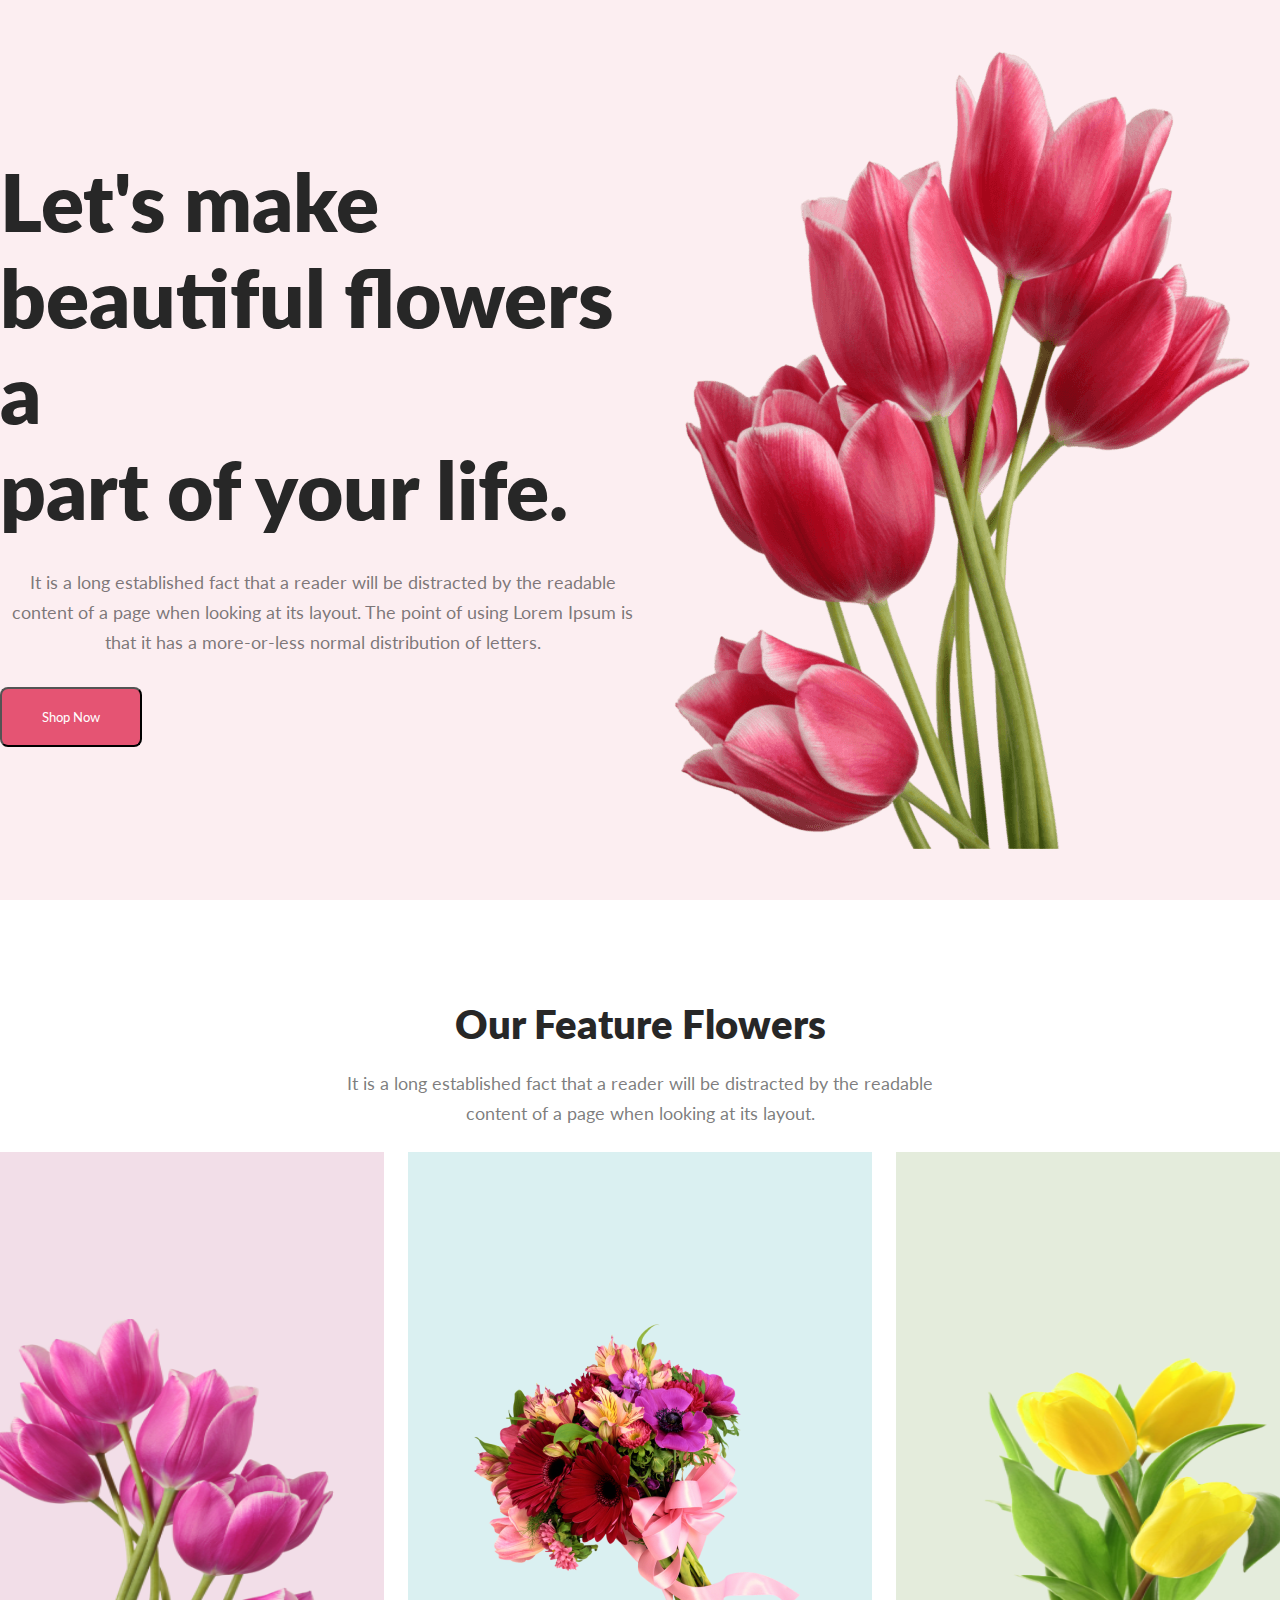
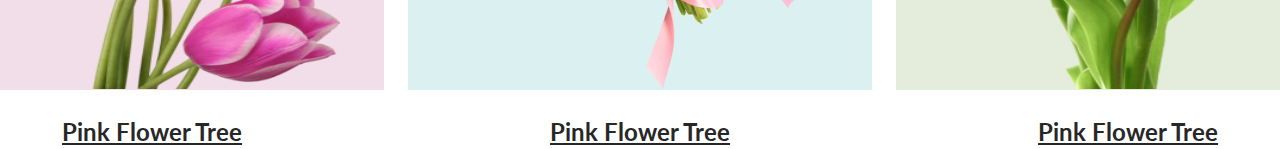
==== index.html @ 3bcb0305 "section two completed" ====
<!DOCTYPE html>
<html lang="en">
<head>
    <meta charset="UTF-8">
    <meta name="viewport" content="width=device-width, initial-scale=1.0">
    <title>Flower Shop Website</title>
    <link rel="preconnect" href="https://fonts.googleapis.com">
<link rel="preconnect" href="https://fonts.gstatic.com" crossorigin>
<link href="https://fonts.googleapis.com/css2?family=Lato&display=swap" rel="stylesheet">
    <link rel="stylesheet" href="style.css">
</head>
<body>
    <header>
        <!-- section one-->
        <section class="banner">
            <div class="banner-part1">
                <h1 class="banner-heading">
                    Let's make <br>
                    beautiful flowers a <br>
                    part of your life.
                </h1>
                <p class="banner-text">
                    It is a long established fact that a reader will be distracted by the readable <br>
content of a page when looking at its layout. The point of using Lorem Ipsum is <br>
that it has a more-or-less normal distribution of letters.
                </p>
                <button class="btn">Shop Now</button>
            </div>
            <div class="banner-part2">
                <img src="pngwing 10.png" alt="There is some pink tulip for welcome." class="banner-img">
            </div>
        </section>
    </header>
    <main>
        <!--second part-->
        <section class="feature">
                <h3 class="feature-text1">
                    Our Feature Flowers
                </h3>
                <p>
                    It is a long established fact that a reader will be distracted by the readable <br>
content of a page when looking at its layout.
                </p>
            <div class="feature-block">
                <div class="feature-img">
                      <div id="feature-img-one">
                        <img src="pngwing 6.png" alt="">
                      </div>
                    <h2><u>Pink Flower Tree</u></h2>
                </div>
                <div class="feature-img">
                    <div id="feature-img-two">
                        <img src="pngwing 5.png" alt="">
                    </div>
                    <h2><u>Pink Flower Tree</u></h2>
                </div>
                <div class="feature-img">
                      <div id="feature-img-three">
                        <img src="pngwing 7.png" alt="">
                      </div>
                    <h2><u>Pink Flower Tree</u></h2>
                </div>
            </div>
        </section>
    <!-- section three -->
    
    </main>
    <footer>

    </footer>
</body>
</html>
---- style.css ----
*{
  margin: 0;
  padding: 0;
  font-family: 'Lato', sans-serif;
}
/* section one */
.btn{
  background-color: #E55473;
  color: white;
  border-radius: 8px;
  padding: 20px 40px;
}
p{
  color: rgba(39, 39, 39, 0.6);
  font-weight: 400;
  line-height: 30px;
  font-size: 18px;
  text-align: center;
}
/* universal tag */
.banner{
  background-color: rgba(229, 84, 115, 0.10);
  width: 100%;
  display: flex;
  justify-content: space-around;
  align-items: center;
  height: 100vh;
}
.banner-heading{
  color: #272727;
  font-size: 80px;
  font-weight: 800;
  padding-bottom: 30px;
}
.banner-text{
  font-size: 18px;
  font-weight: 400;
  line-height: 30px;
  padding-bottom: 30px;
}
.banner-part2 img{
  height: 800px;
}
/* second part */
.feature-text1{
  color:#272727;
  font-size: 40px;
  font-weight: 800;
  text-align: center;
  margin-top: 100px;
  margin-bottom: 20px;
}
.feature-block{
  display: flex;
  justify-content: center;
}
.feature-img img{
  padding-left: 50px;
  padding-top: 167px;


}
.feature-img h2{
  text-align: center;
  color: #272727;
  font-size: 24px;
  font-weight: 700;
  line-height: 35px;
 
}
#feature-img-one{
  height: 538px;
  width: 464px;
  background-color: rgba(167, 33, 98, 0.15);
  margin: 24px 0;
}
#feature-img-one img{
  height: 370px;
  width: 370px;
 
}
#feature-img-two{
  height: 538px;
  width: 464px;
  background-color: rgba(5, 151, 160, 0.15);
  margin: 24px;
}
#feature-img-two img{
  height: 370px;
  width: 370px;

}
#feature-img-three{
  height: 538px;
  width: 464px;
  background-color: rgba(71, 125, 17, 0.15);
  margin: 24px 0;
}
#feature-img-three img{
  height: 370px;
  width: 370px;
}
/* section three */
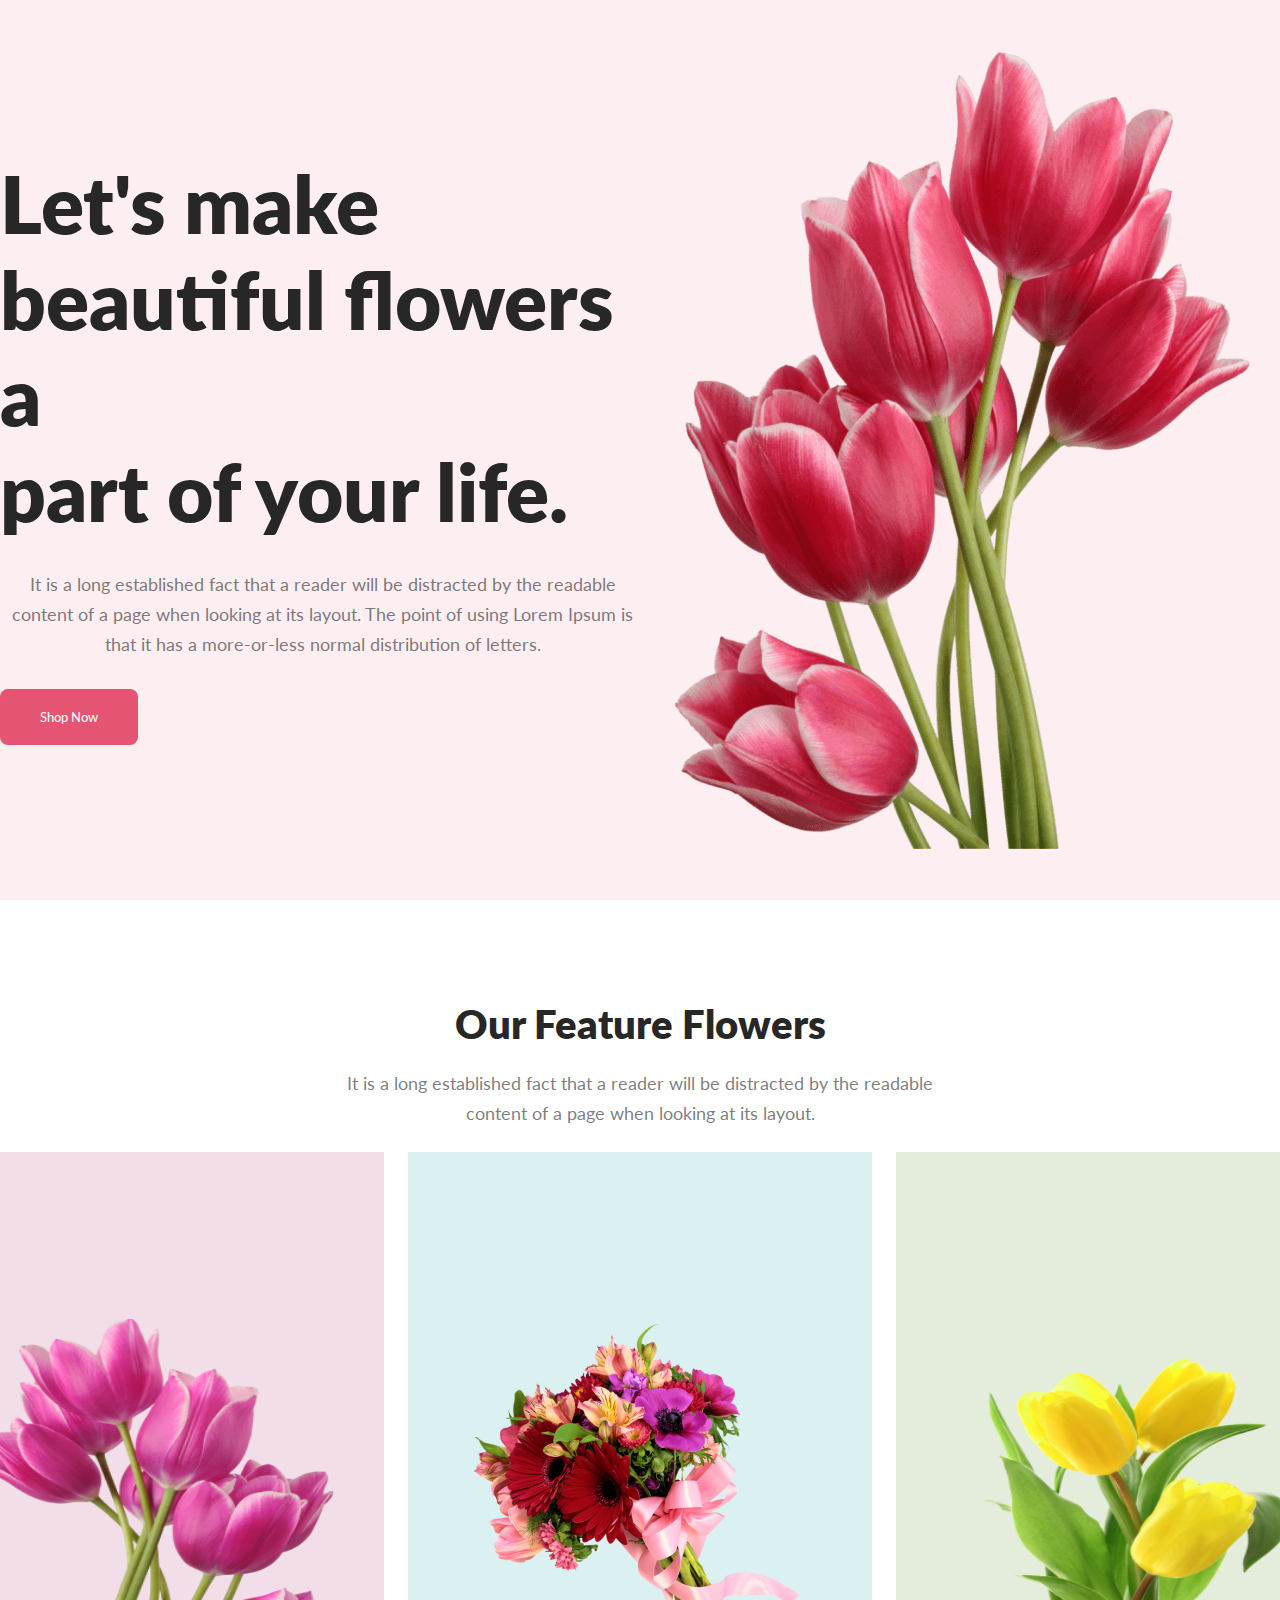
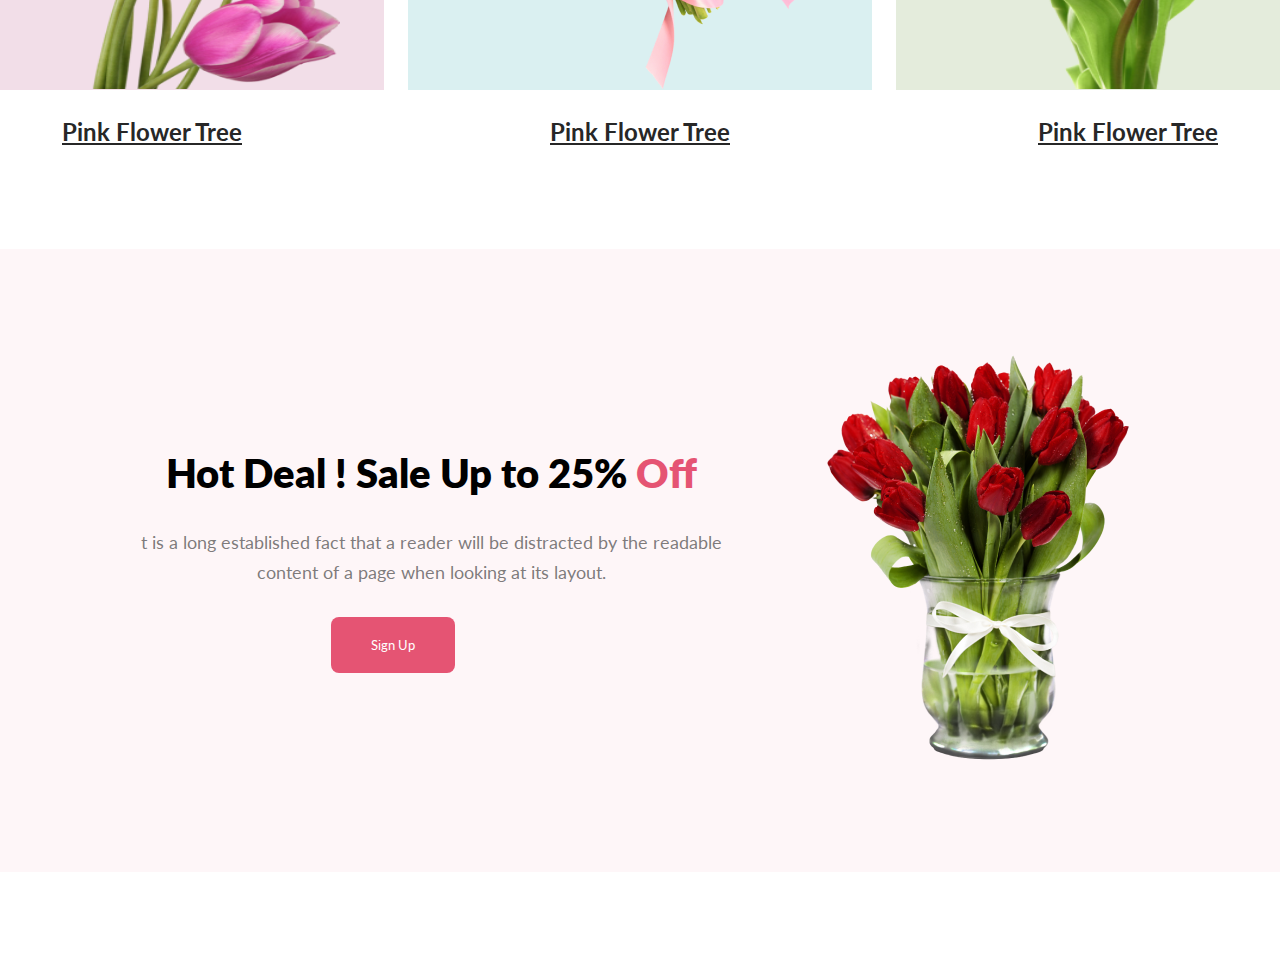
==== commit aecee3b0: "section three added" ====
--- a/index.html
+++ b/index.html
@@ -44,26 +44,37 @@
             <div class="feature-block">
                 <div class="feature-img">
                       <div id="feature-img-one">
-                        <img src="pngwing 6.png" alt="">
+                        <img src="pngwing 6.png" alt="flower image">
                       </div>
                     <h2><u>Pink Flower Tree</u></h2>
                 </div>
                 <div class="feature-img">
                     <div id="feature-img-two">
-                        <img src="pngwing 5.png" alt="">
+                        <img src="pngwing 5.png" alt="flower image">
                     </div>
                     <h2><u>Pink Flower Tree</u></h2>
                 </div>
                 <div class="feature-img">
                       <div id="feature-img-three">
-                        <img src="pngwing 7.png" alt="">
+                        <img src="pngwing 7.png" alt="flower image">
                       </div>
                     <h2><u>Pink Flower Tree</u></h2>
                 </div>
             </div>
         </section>
     <!-- section three -->
-    
+        <section class="deal">
+            <div class="deal-one">
+               <h3 class="deal-heading">Hot Deal ! Sale Up to 25% <span>Off</span></h3> 
+                <p class="deal-text">t is a long established fact that a reader will be distracted by the readable <br>
+                    content of a page when looking at its layout.</p>
+                    <button class="btn">Sign Up</button>
+            </div>
+            <div class="deal-img">
+                <img src="pngwing 8.png" alt="flower image for deal">
+            </div>
+        </section>
+    <!-- section four -->
     </main>
     <footer>
 
--- a/style.css
+++ b/style.css
@@ -9,6 +9,7 @@
   color: white;
   border-radius: 8px;
   padding: 20px 40px;
+  border: none;
 }
 p{
   color: rgba(39, 39, 39, 0.6);
@@ -101,3 +102,32 @@
   width: 370px;
 }
 /* section three */
+.deal{
+  background-color: rgba(229, 84, 115, 0.05);
+  display: flex;
+  justify-content: center;
+  align-items: center;
+  padding: 100px 0;
+  margin: 100px 0;
+  width: 100%;
+}
+.deal-heading{
+  font-weight: 800;
+  font-size: 40px;
+  text-align: center;
+  padding-bottom: 30px;
+}
+.deal-heading span{
+  color:#E55473;
+}
+.deal button{
+  margin-left: 190px;
+  margin-top: 30px;
+}
+.deal-one{
+ margin-right: 50px;
+}
+.deal-img{
+  margin-left: 50px;
+}
+/* section four */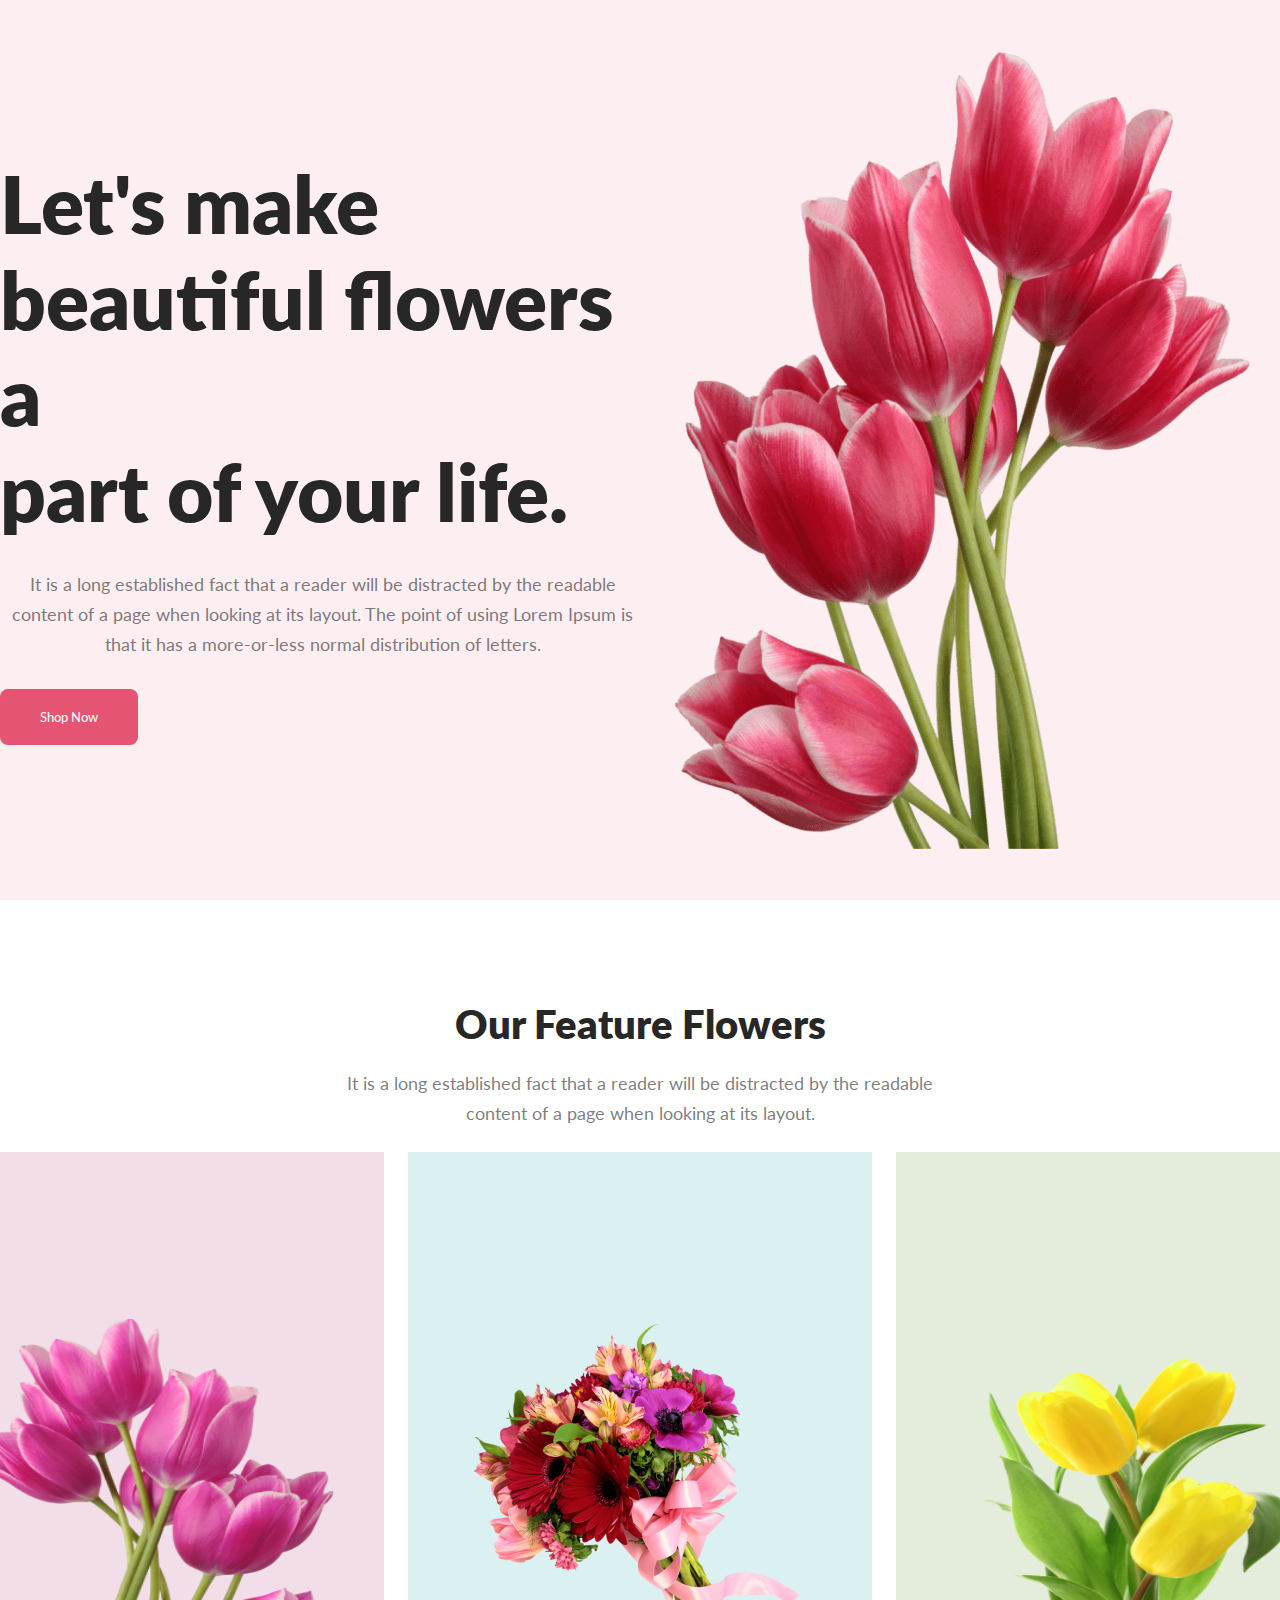
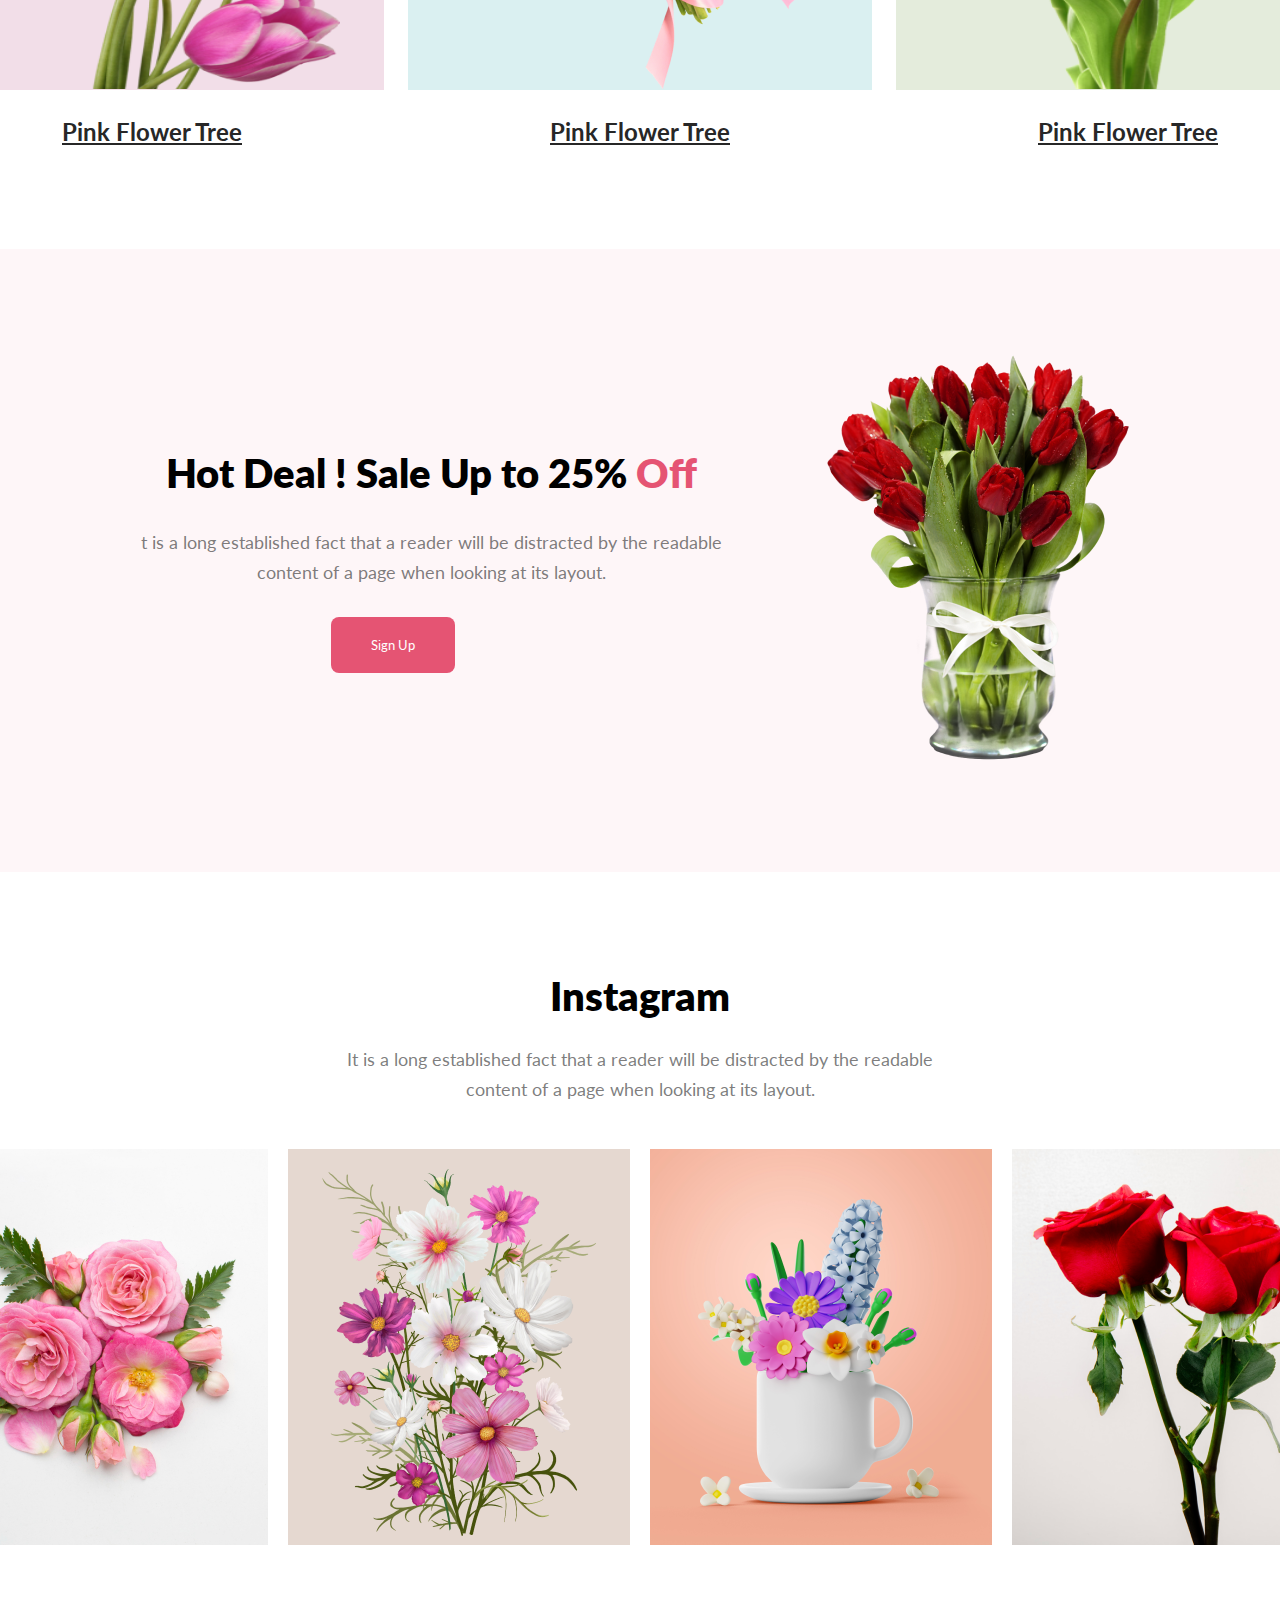
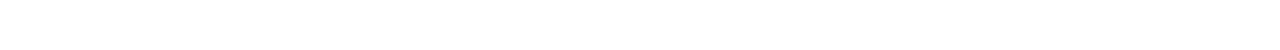
==== commit 0afcd8c1: "added four section" ====
--- a/index.html
+++ b/index.html
@@ -75,6 +75,20 @@
             </div>
         </section>
     <!-- section four -->
+        <section class="layout">
+            <h3>Instagram</h3>
+            <p>
+                It is a long established fact that a reader will be distracted by the readable <br>
+content of a page when looking at its layout.
+            </p>
+            <div class="layout-img">
+                <img src="Flower 01.png" alt="Layout image">
+                <img src="Rectangle 4.png" alt="Layout image">
+                <img src="Rectangle 5.png" alt="Layout image">
+                <img src="Rectangle 6.png" alt="Layout image">
+            </div>
+        </section>
+    <!-- last section -->
     </main>
     <footer>
 
--- a/style.css
+++ b/style.css
@@ -130,4 +130,21 @@
 .deal-img{
   margin-left: 50px;
 }
-/* section four */+/* section four */
+.layout{
+  margin-bottom: 60px;
+}
+.layout-img{
+  display: flex;
+  justify-content: center;
+}
+.layout-img img{
+  margin: 45px 10px;
+}
+.layout h3{
+  font-size: 40px;
+  text-align: center;
+  font-weight: 800;
+  margin-bottom: 24px;
+}
+/* last section */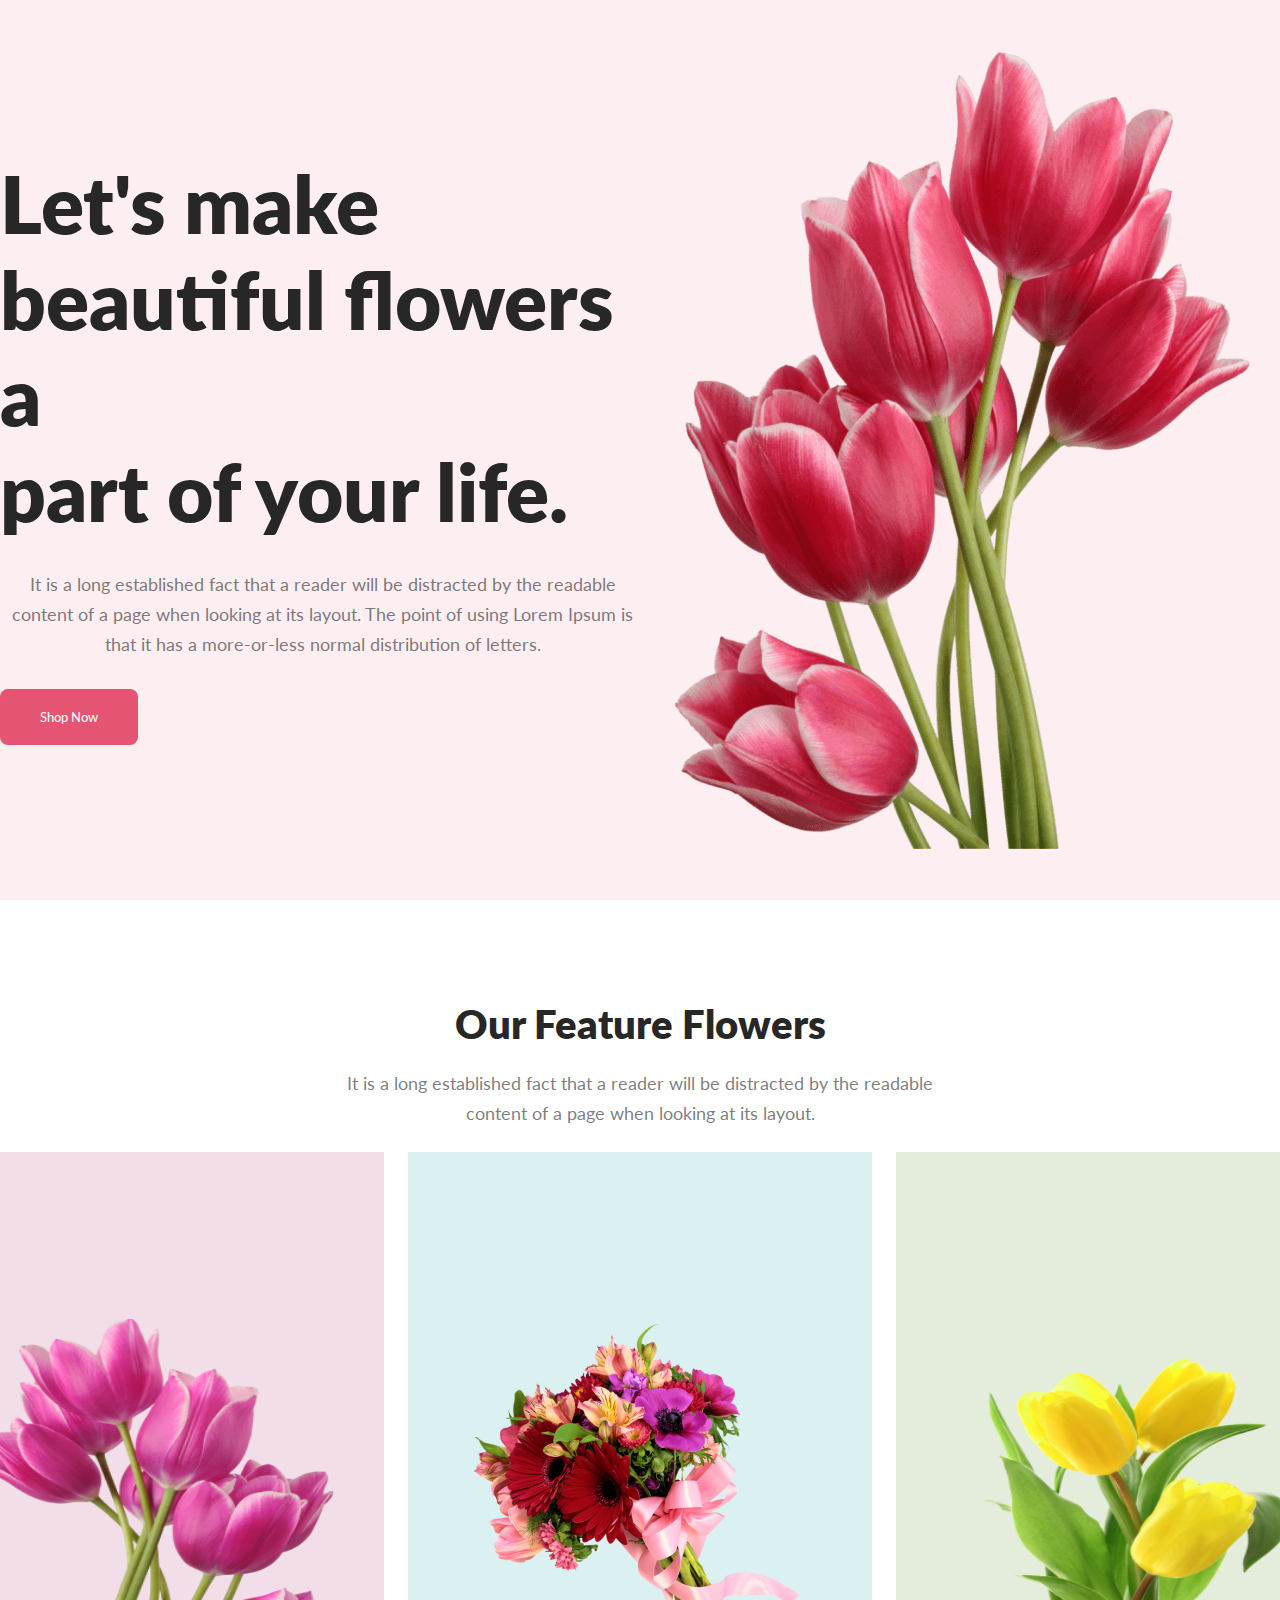
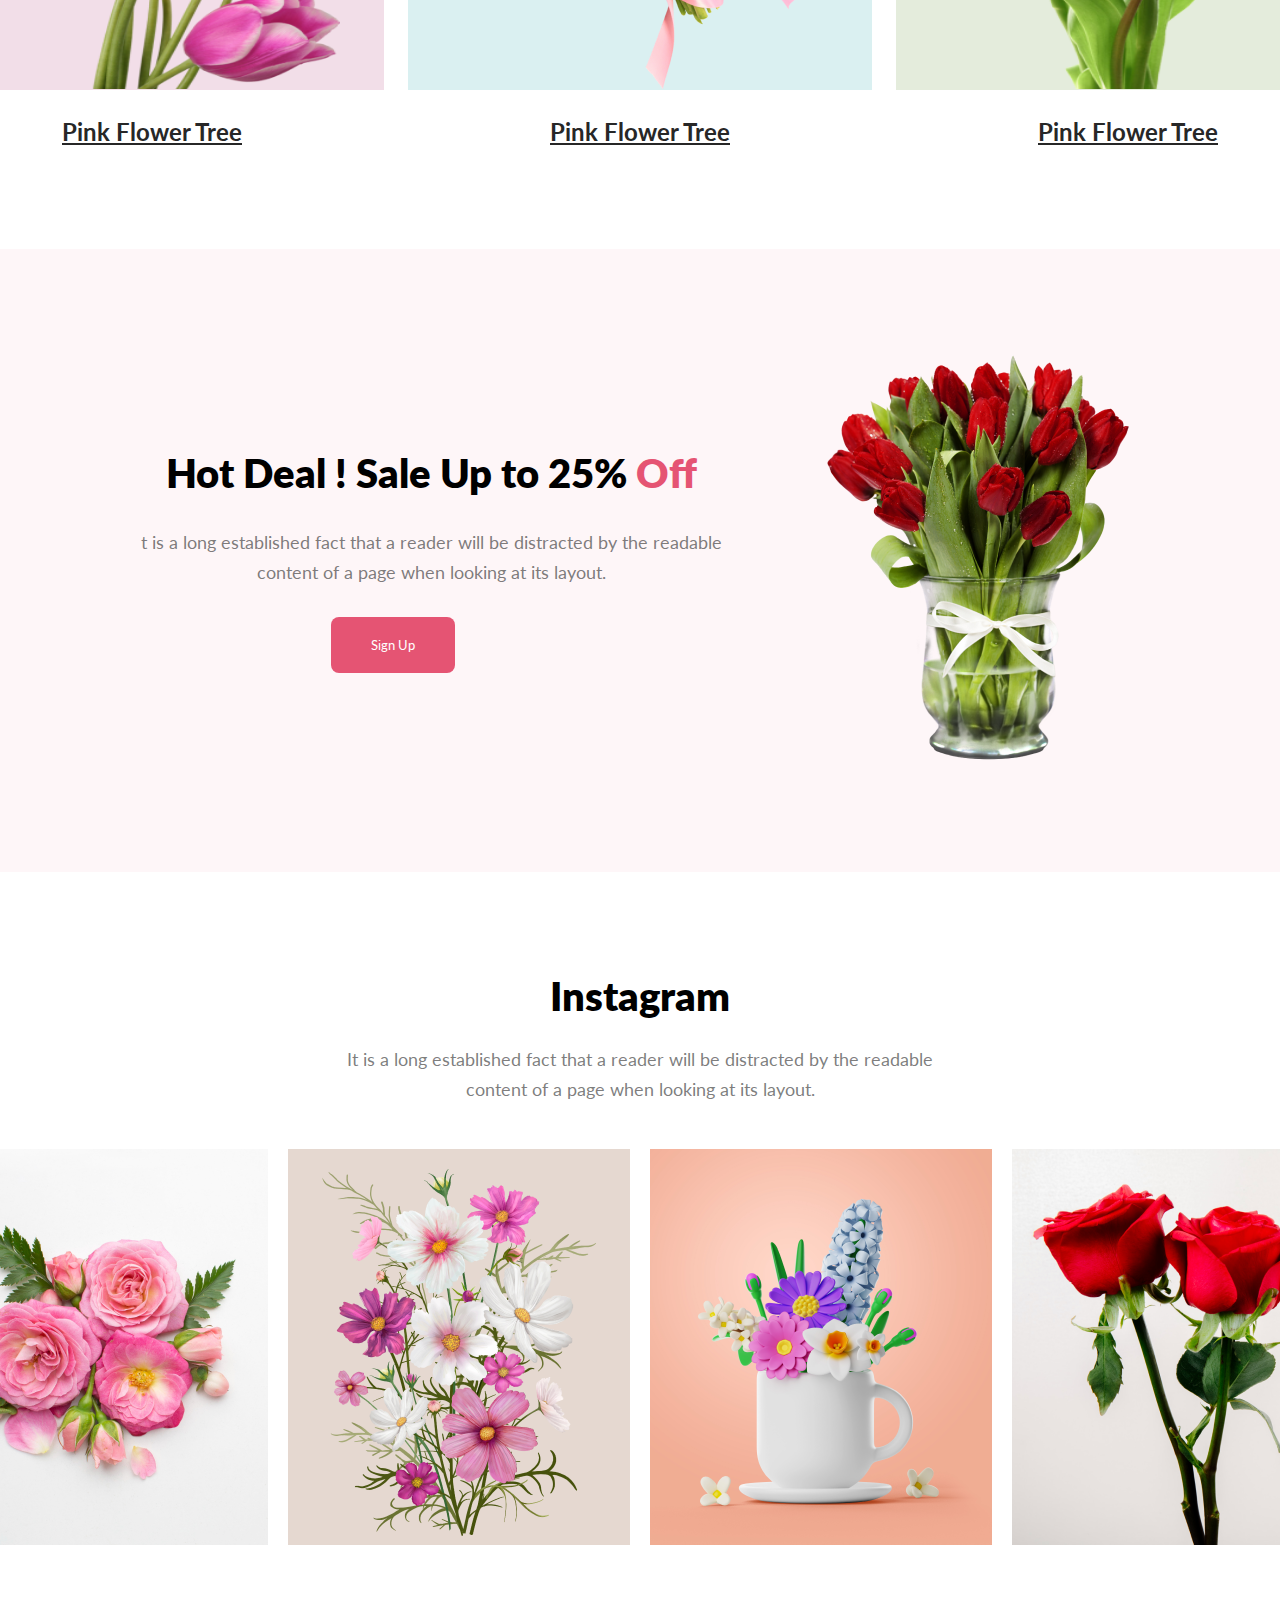
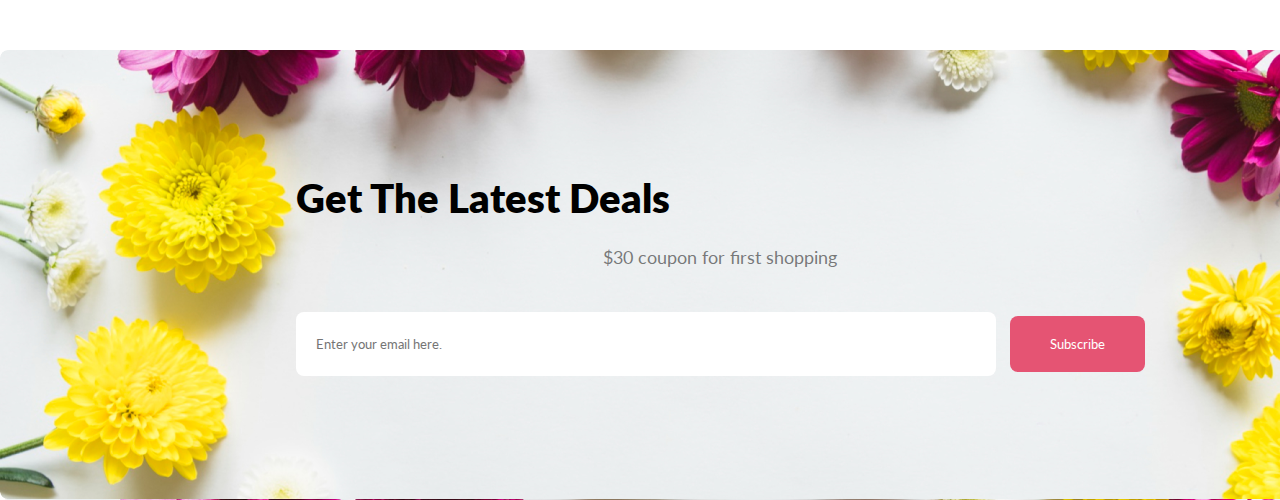
==== commit e59604ab: "last section" ====
--- a/index.html
+++ b/index.html
@@ -89,7 +89,16 @@
             </div>
         </section>
     <!-- last section -->
+     <section class="latest">
+        <div class="latest-flex">
+            <h3>Get The Latest Deals</h3>
+        <p>$30 coupon for first shopping</p>
+            <input type="email" name="email" id="email" placeholder="Enter your email here.">
+            <button class="btn">Subscribe</button>
+        </div>
+     </section>
     </main>
+    <!-- footer section -->
     <footer>
 
     </footer>
--- a/style.css
+++ b/style.css
@@ -147,4 +147,31 @@
   font-weight: 800;
   margin-bottom: 24px;
 }
-/* last section */+/* last section */
+.latest{
+  background-image: url(Rectangle\ 9.png);
+  height: 450px;
+  width: 1440px;
+  margin: 0 auto;
+  border-radius: 8px;
+  display: flex;
+  align-items: center;
+  justify-content: center;
+}
+.latest h3{
+  font-size: 40px;
+  font-weight: 800;
+  margin-bottom: 20px;
+}
+.latest p{
+  margin-bottom: 40px;
+}
+#email{
+  height: 64px;
+  width: 680px;
+  border: none;
+  border-radius: 8px;
+  padding-left: 20px;
+  margin-right: 10px;  
+}
+/* footer section */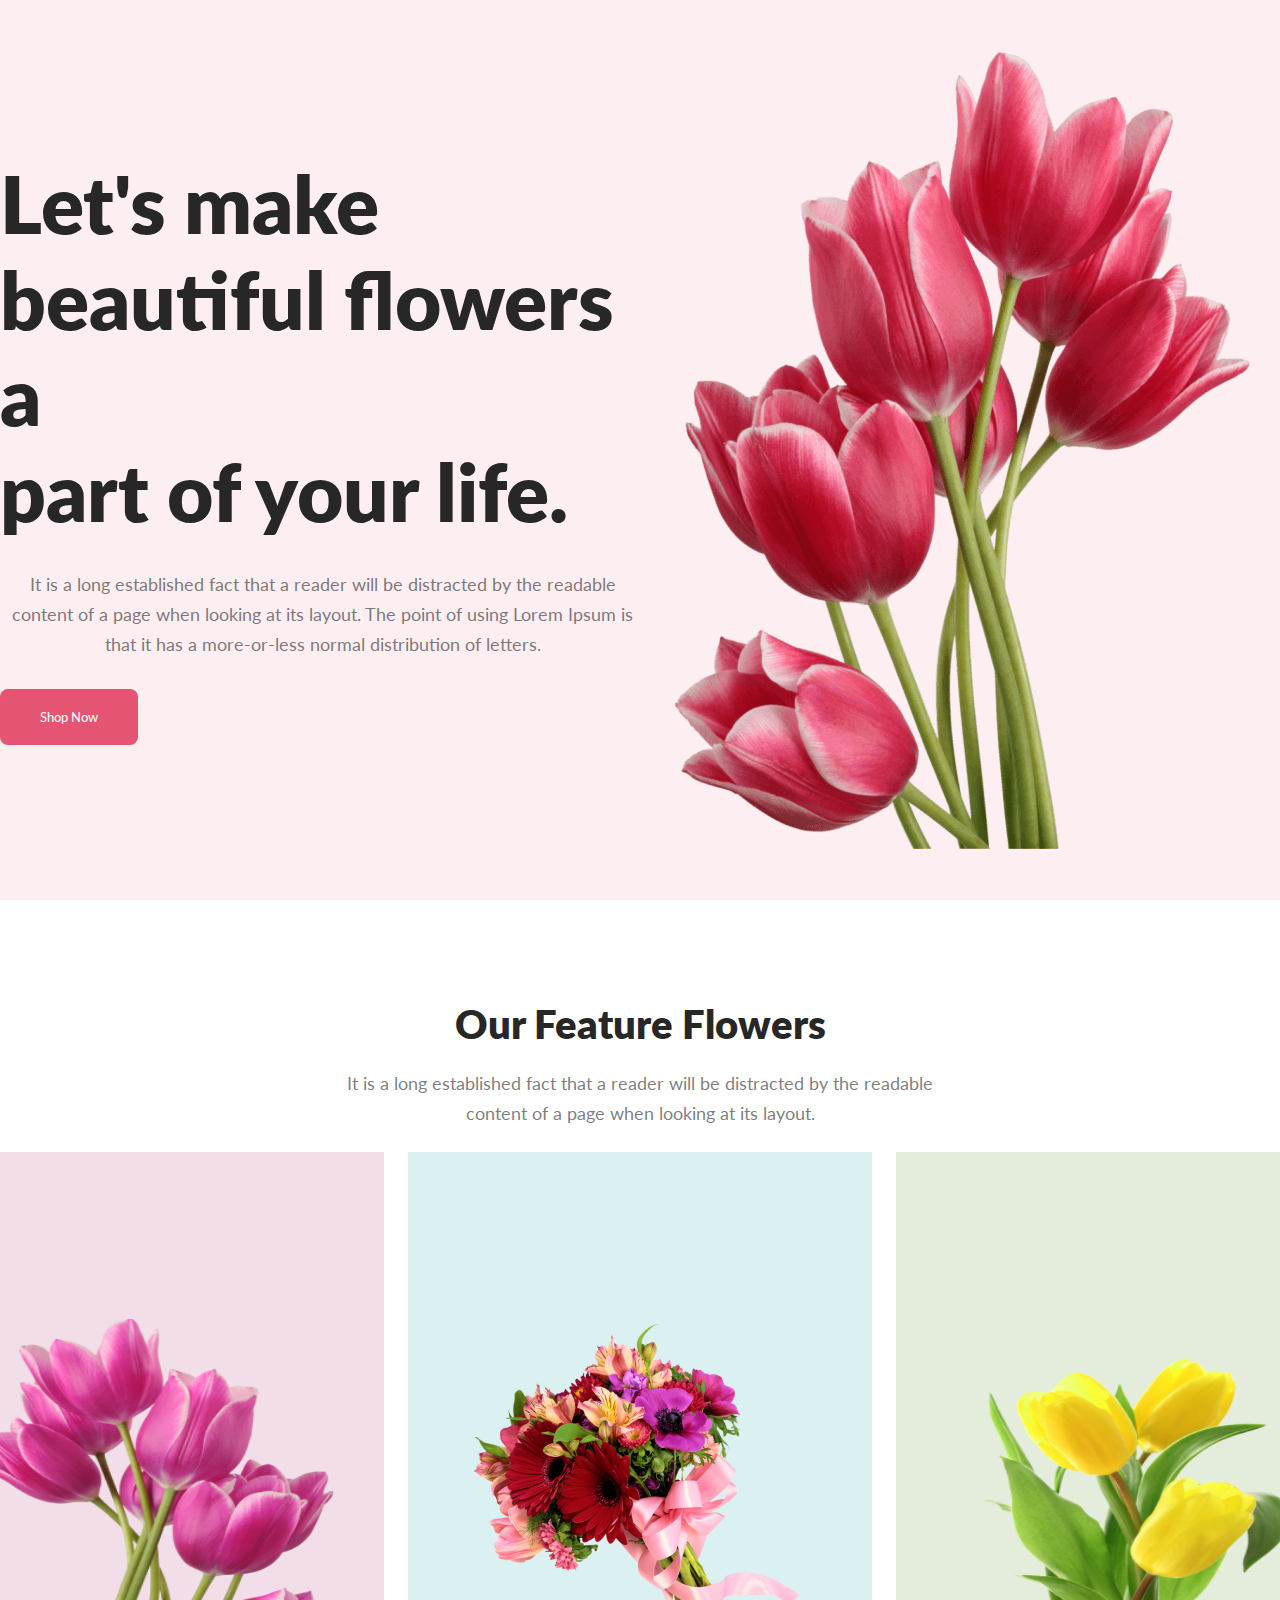
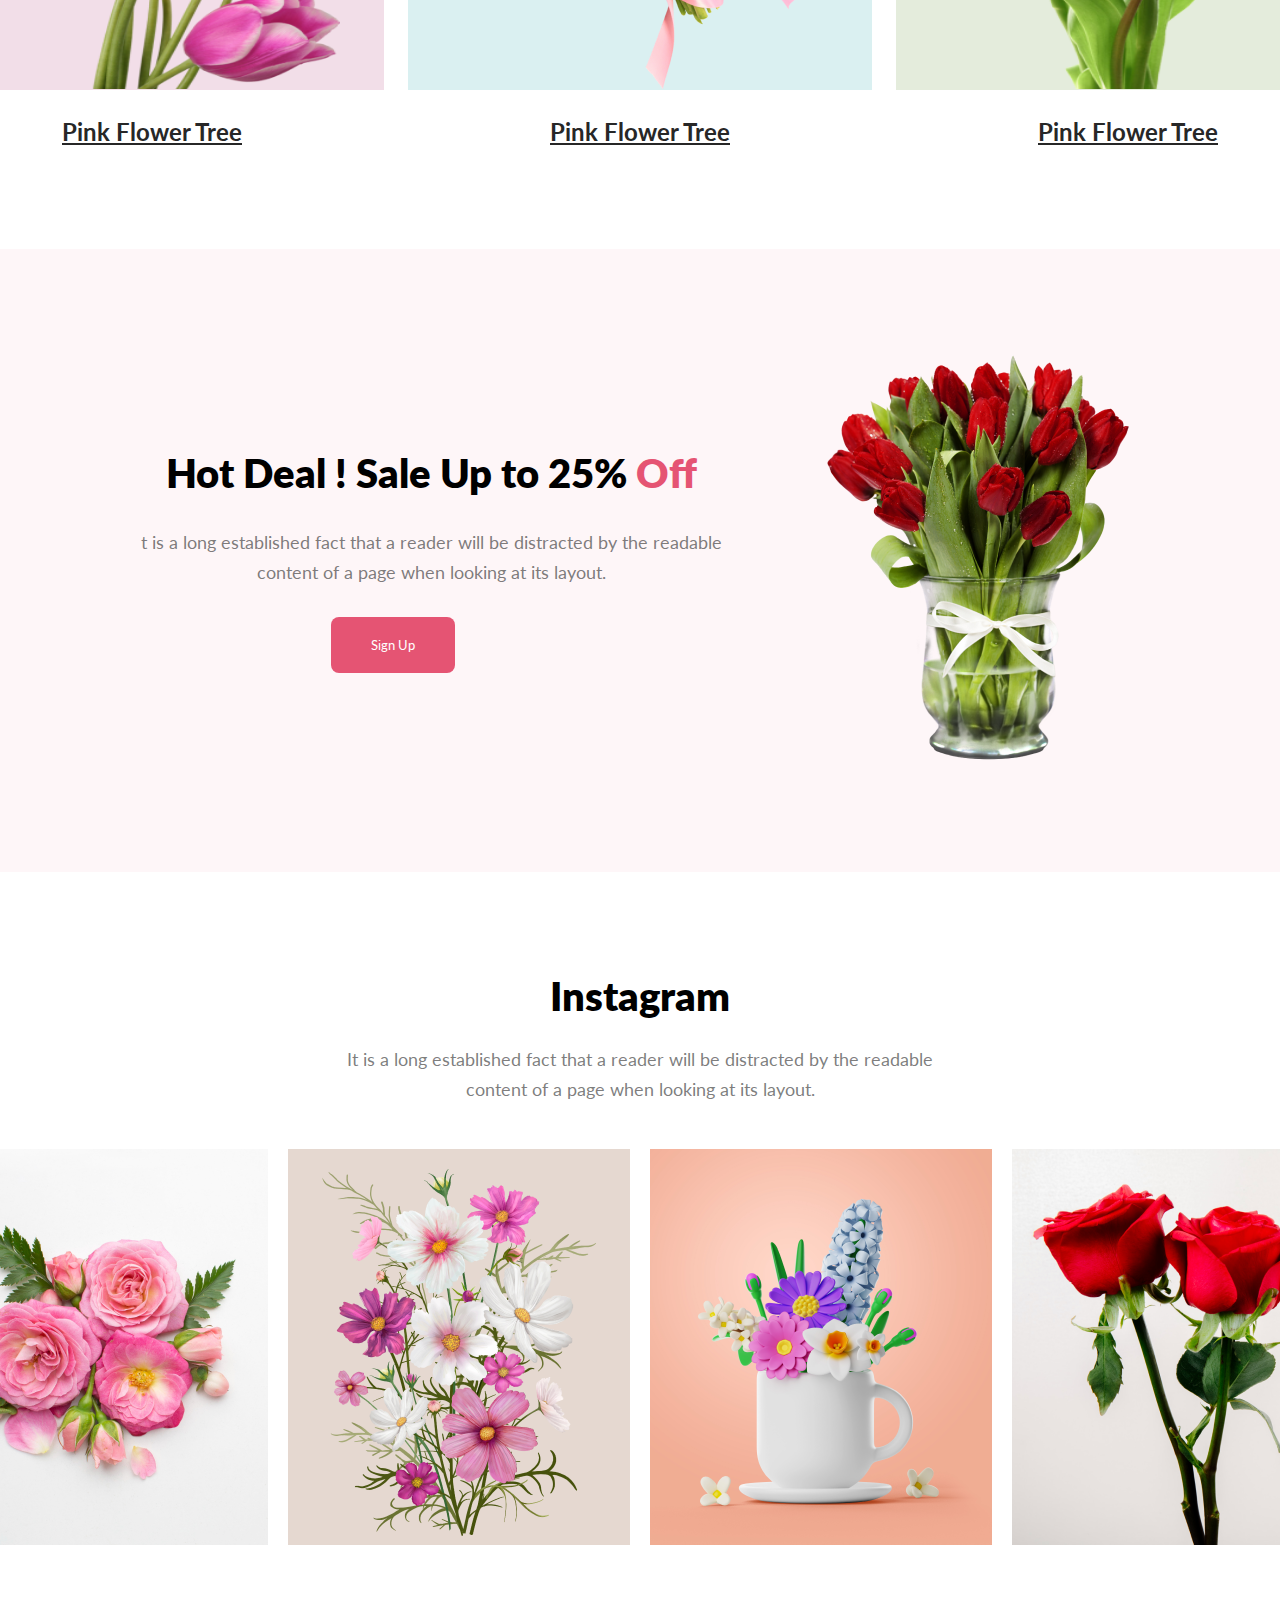
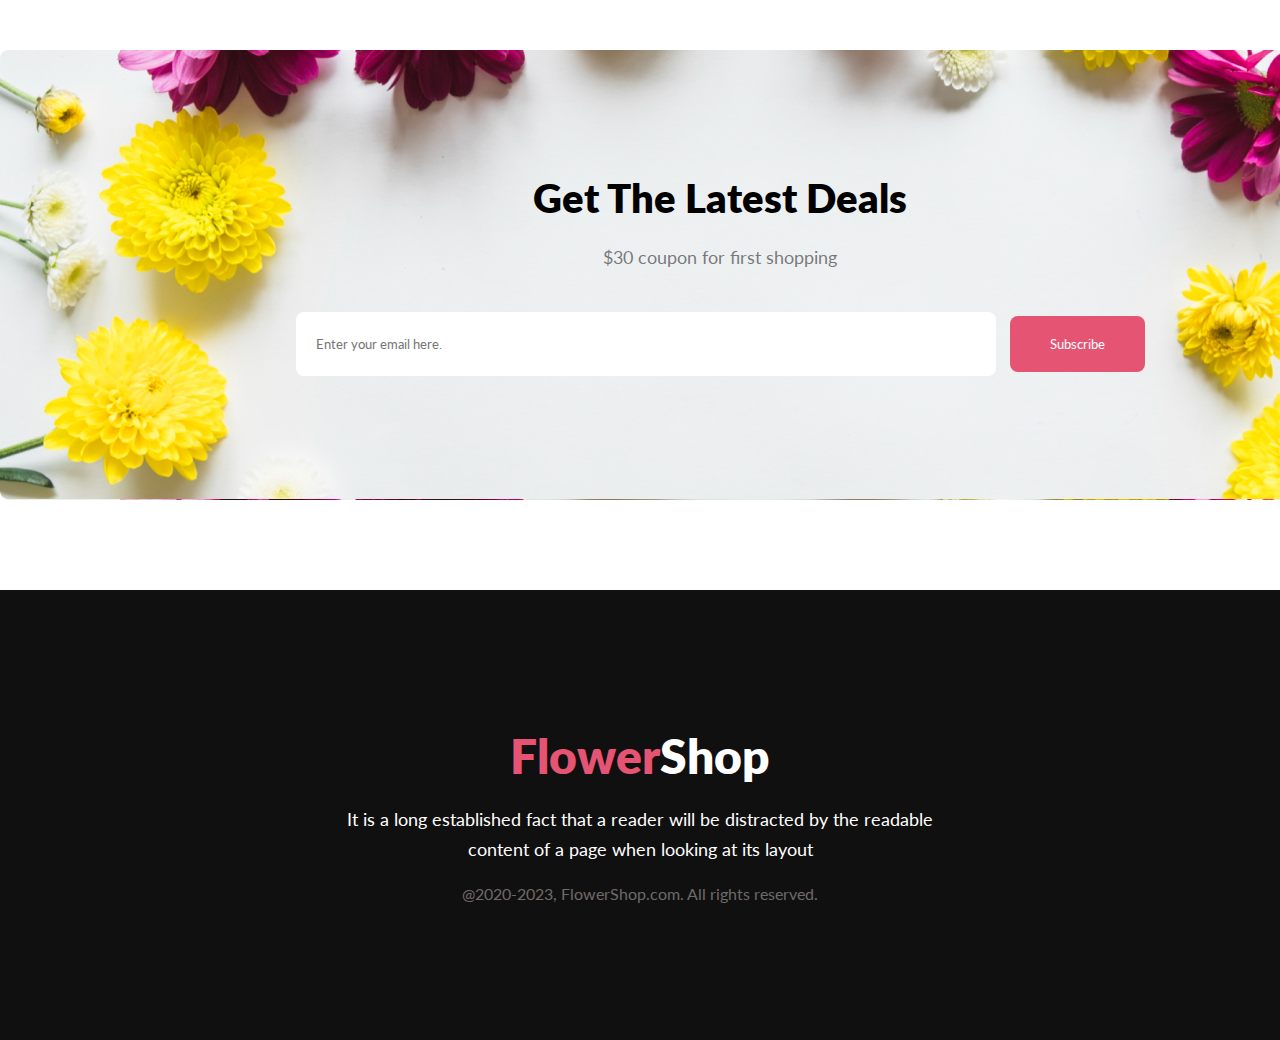
==== commit 3d393c25: "added footer" ====
--- a/index.html
+++ b/index.html
@@ -5,8 +5,8 @@
     <meta name="viewport" content="width=device-width, initial-scale=1.0">
     <title>Flower Shop Website</title>
     <link rel="preconnect" href="https://fonts.googleapis.com">
-<link rel="preconnect" href="https://fonts.gstatic.com" crossorigin>
-<link href="https://fonts.googleapis.com/css2?family=Lato&display=swap" rel="stylesheet">
+    <link rel="preconnect" href="https://fonts.gstatic.com" crossorigin>
+    <link href="https://fonts.googleapis.com/css2?family=Lato&display=swap" rel="stylesheet">
     <link rel="stylesheet" href="style.css">
 </head>
 <body>
@@ -21,8 +21,8 @@
                 </h1>
                 <p class="banner-text">
                     It is a long established fact that a reader will be distracted by the readable <br>
-content of a page when looking at its layout. The point of using Lorem Ipsum is <br>
-that it has a more-or-less normal distribution of letters.
+                    content of a page when looking at its layout. The point of using Lorem Ipsum is <br>
+                    that it has a more-or-less normal distribution of letters.
                 </p>
                 <button class="btn">Shop Now</button>
             </div>
@@ -39,7 +39,7 @@
                 </h3>
                 <p>
                     It is a long established fact that a reader will be distracted by the readable <br>
-content of a page when looking at its layout.
+                    content of a page when looking at its layout.
                 </p>
             <div class="feature-block">
                 <div class="feature-img">
@@ -79,7 +79,7 @@
             <h3>Instagram</h3>
             <p>
                 It is a long established fact that a reader will be distracted by the readable <br>
-content of a page when looking at its layout.
+                content of a page when looking at its layout.
             </p>
             <div class="layout-img">
                 <img src="Flower 01.png" alt="Layout image">
@@ -100,7 +100,14 @@
     </main>
     <!-- footer section -->
     <footer>
-
+        <section class="footer">
+            <div class="footer-div">
+                <h3><span>Flower</span>Shop</h3>
+                <p>It is a long established fact that a reader will be distracted by the readable <br>
+                    content of a page when looking at its layout</p>
+                    <div class="footer-last">@2020-2023, FlowerShop.com. All rights reserved.</div>
+            </div>
+        </section>
     </footer>
 </body>
 </html>--- a/style.css
+++ b/style.css
@@ -58,8 +58,6 @@
 .feature-img img{
   padding-left: 50px;
   padding-top: 167px;
-
-
 }
 .feature-img h2{
   text-align: center;
@@ -67,8 +65,7 @@
   font-size: 24px;
   font-weight: 700;
   line-height: 35px;
- 
-}
+ }
 #feature-img-one{
   height: 538px;
   width: 464px;
@@ -78,7 +75,6 @@
 #feature-img-one img{
   height: 370px;
   width: 370px;
- 
 }
 #feature-img-two{
   height: 538px;
@@ -89,7 +85,6 @@
 #feature-img-two img{
   height: 370px;
   width: 370px;
-
 }
 #feature-img-three{
   height: 538px;
@@ -117,7 +112,7 @@
   text-align: center;
   padding-bottom: 30px;
 }
-.deal-heading span{
+span{
   color:#E55473;
 }
 .deal button{
@@ -157,11 +152,13 @@
   display: flex;
   align-items: center;
   justify-content: center;
+  margin-bottom: 50px;
 }
 .latest h3{
   font-size: 40px;
   font-weight: 800;
   margin-bottom: 20px;
+  text-align: center;
 }
 .latest p{
   margin-bottom: 40px;
@@ -174,4 +171,28 @@
   padding-left: 20px;
   margin-right: 10px;  
 }
-/* footer section */+/* footer section */
+.footer{
+  background-color: #111010;
+  width: 100%;
+  height: 450px;
+  color: white;
+  display: flex;
+  justify-content: center;
+  align-items: center;
+  margin-top: 90px;
+}
+.footer h3{
+  text-align: center;
+  font-size: 48px;
+  font-weight: 800;
+  margin-bottom: 20px;
+}
+.footer p{
+  color: white;
+  margin-bottom: 20px;
+}
+.footer-last{
+  color: rgb(110, 106, 106);
+  text-align: center;
+}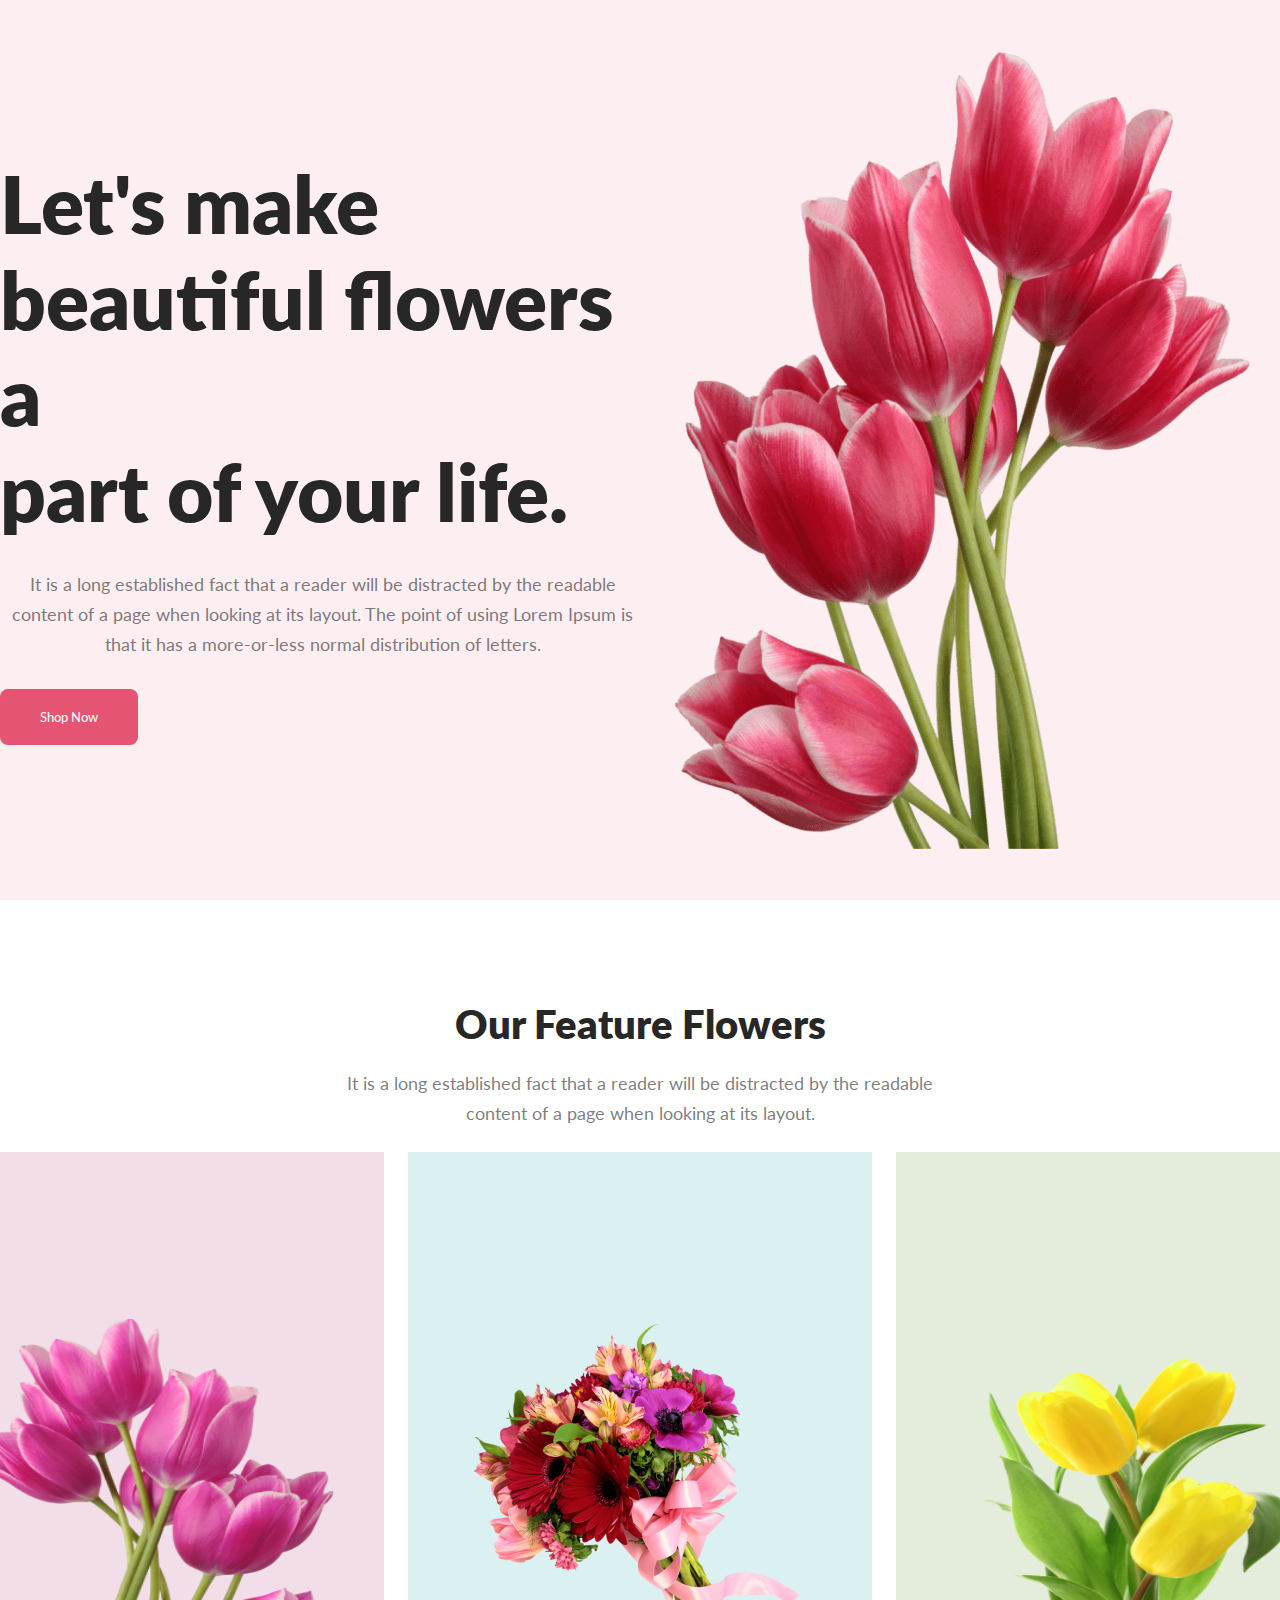
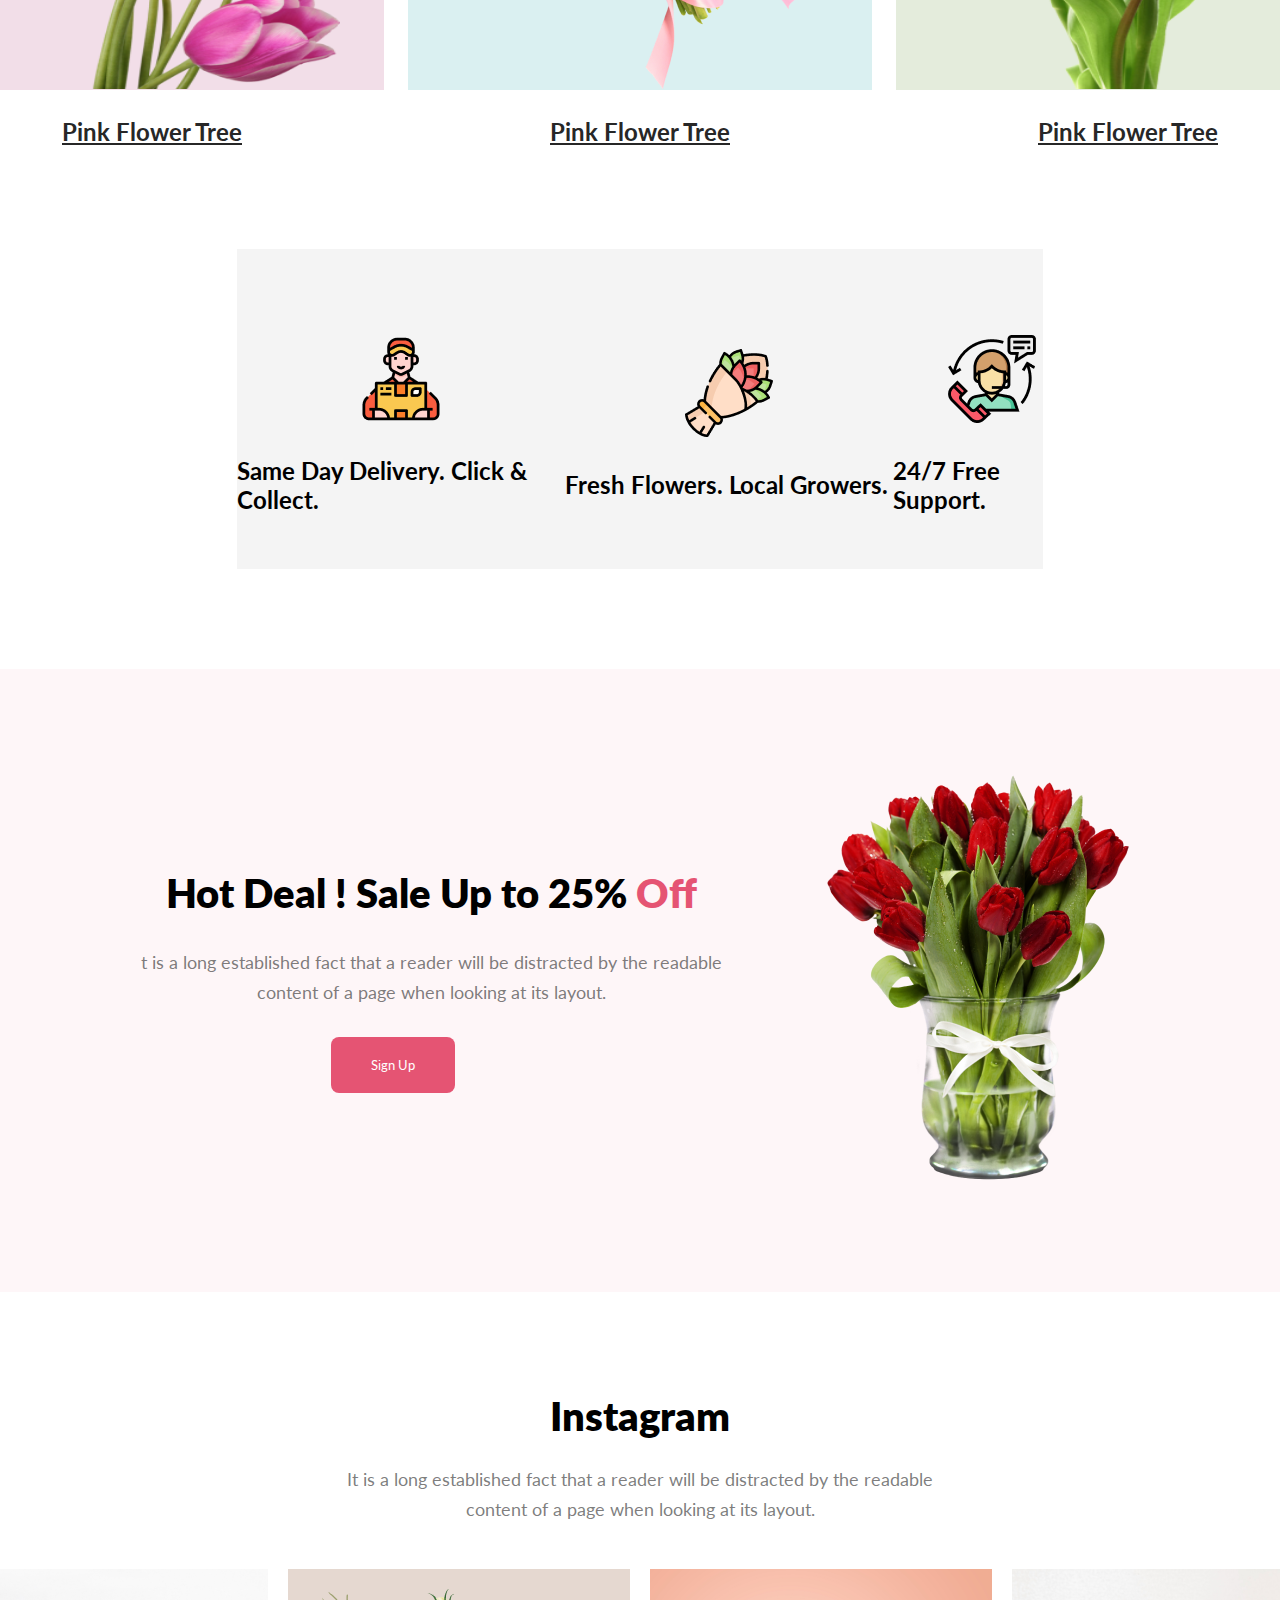
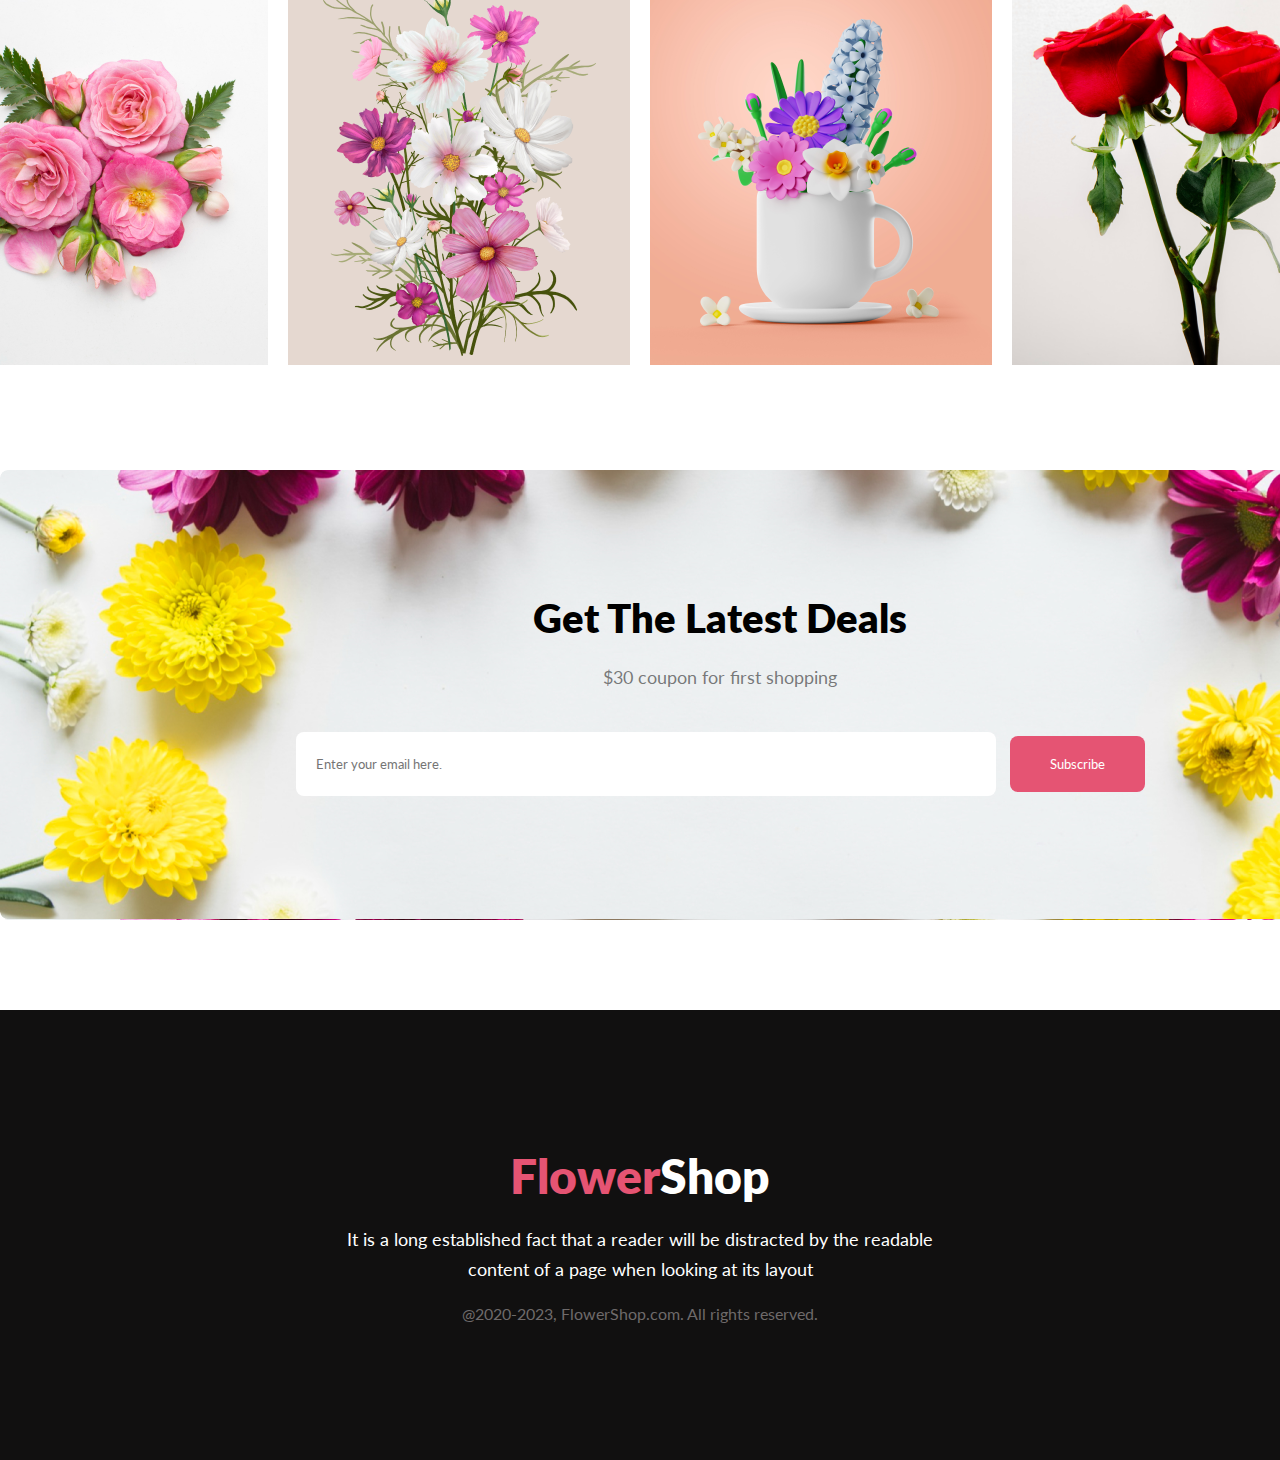
==== commit b4f95e5c: "added optional section" ====
--- a/index.html
+++ b/index.html
@@ -62,6 +62,21 @@
                 </div>
             </div>
         </section>
+        <!-- No mark section -->
+        <section class="optional">
+            <div>
+                <img src="Group 57.png"  class="optional-img" alt="optional section image">
+                    <h2>Same Day Delivery. Click & Collect.</h2>
+            </div>
+            <div>
+                <img src="Group 58.png"  class="optional-img" alt="optional section image">
+                    <h2>Fresh Flowers. Local Growers.</h2>
+            </div>
+            <div>
+                <img src="Group 59.png"  class="optionalimg" alt="optional section image">
+                <h2>24/7 Free Support.</h2>
+            </div>                       
+        </section>
     <!-- section three -->
         <section class="deal">
             <div class="deal-one">
--- a/style.css
+++ b/style.css
@@ -96,6 +96,22 @@
   height: 370px;
   width: 370px;
 }
+/* No mark section */
+.optional{
+  height: 320px;
+  background-color: rgba(39, 39, 39, 0.05);
+  display: flex;
+  justify-content: space-around;
+  align-items: center;
+  width: 63%;
+  margin: 100px auto;
+}
+.optional-img{
+  margin: 30px 120px;
+}
+.optionalimg{
+  margin: 30px 55px;
+}
 /* section three */
 .deal{
   background-color: rgba(229, 84, 115, 0.05);
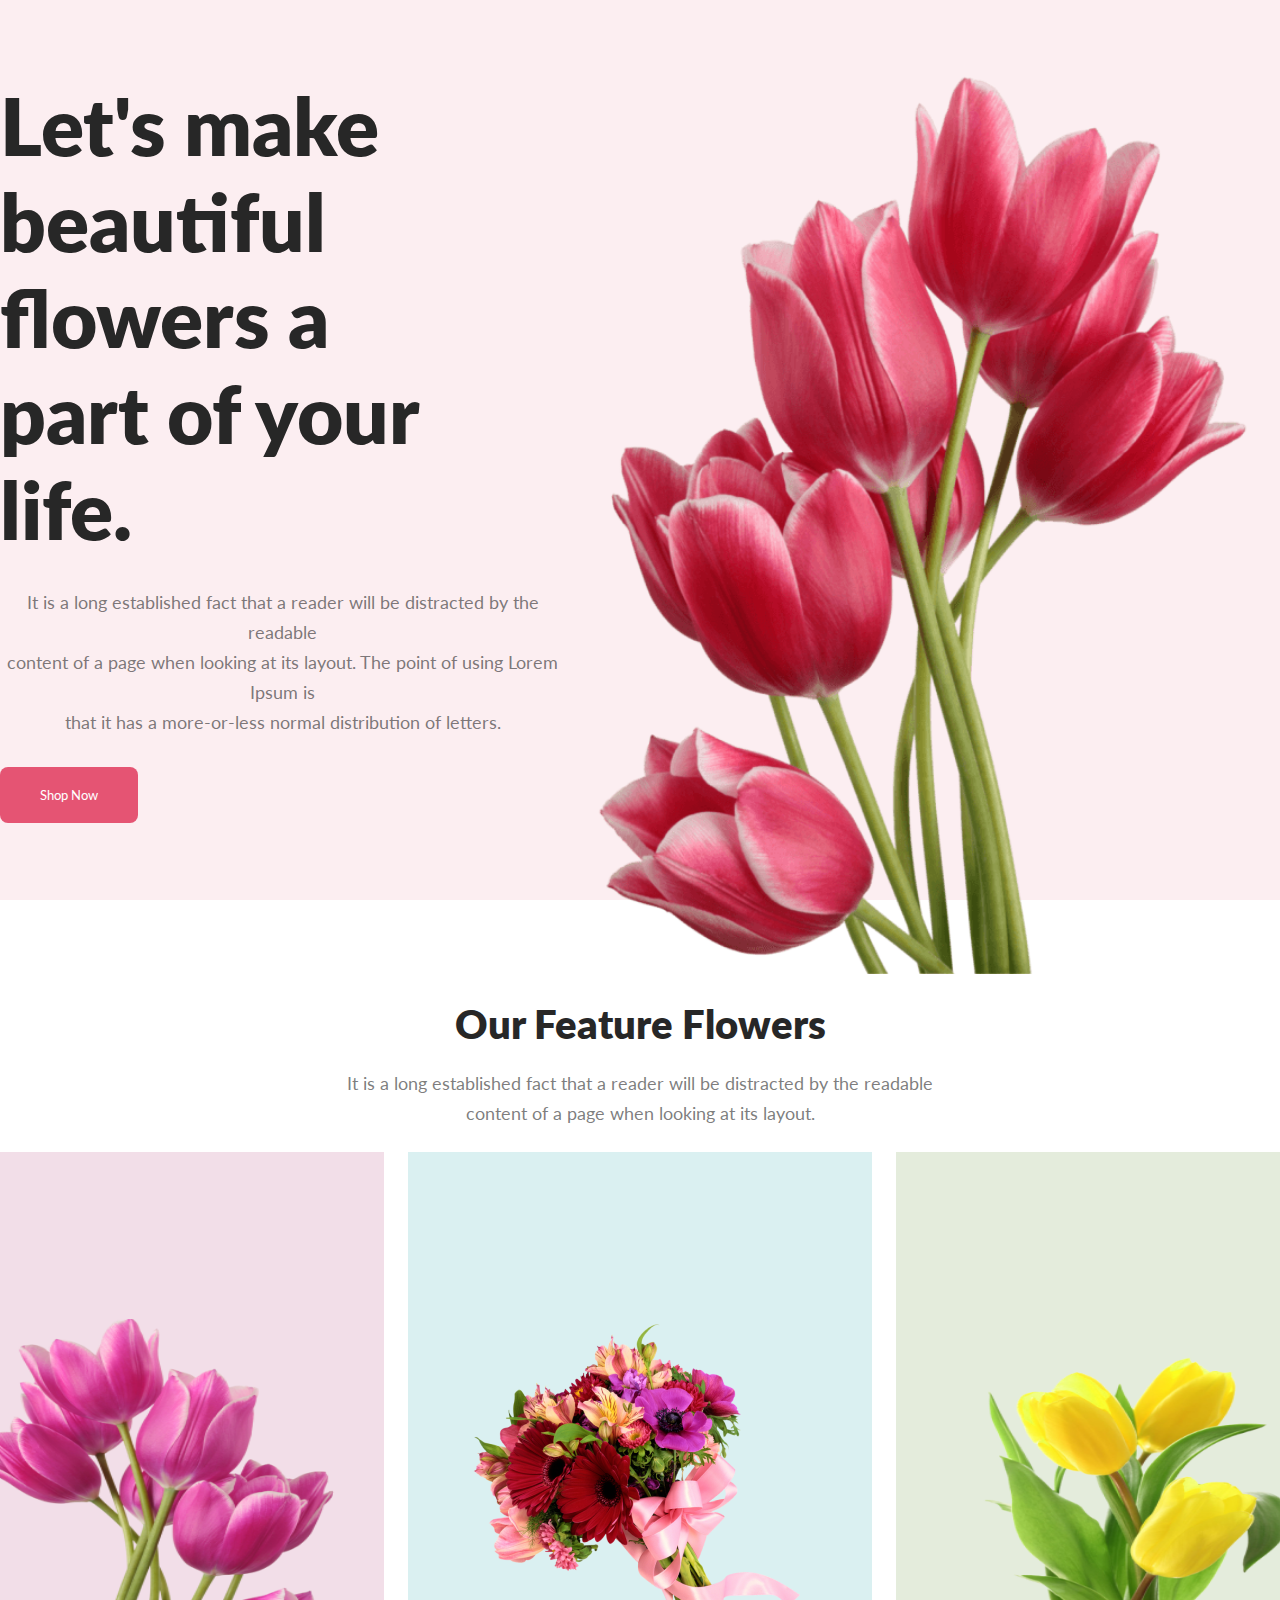
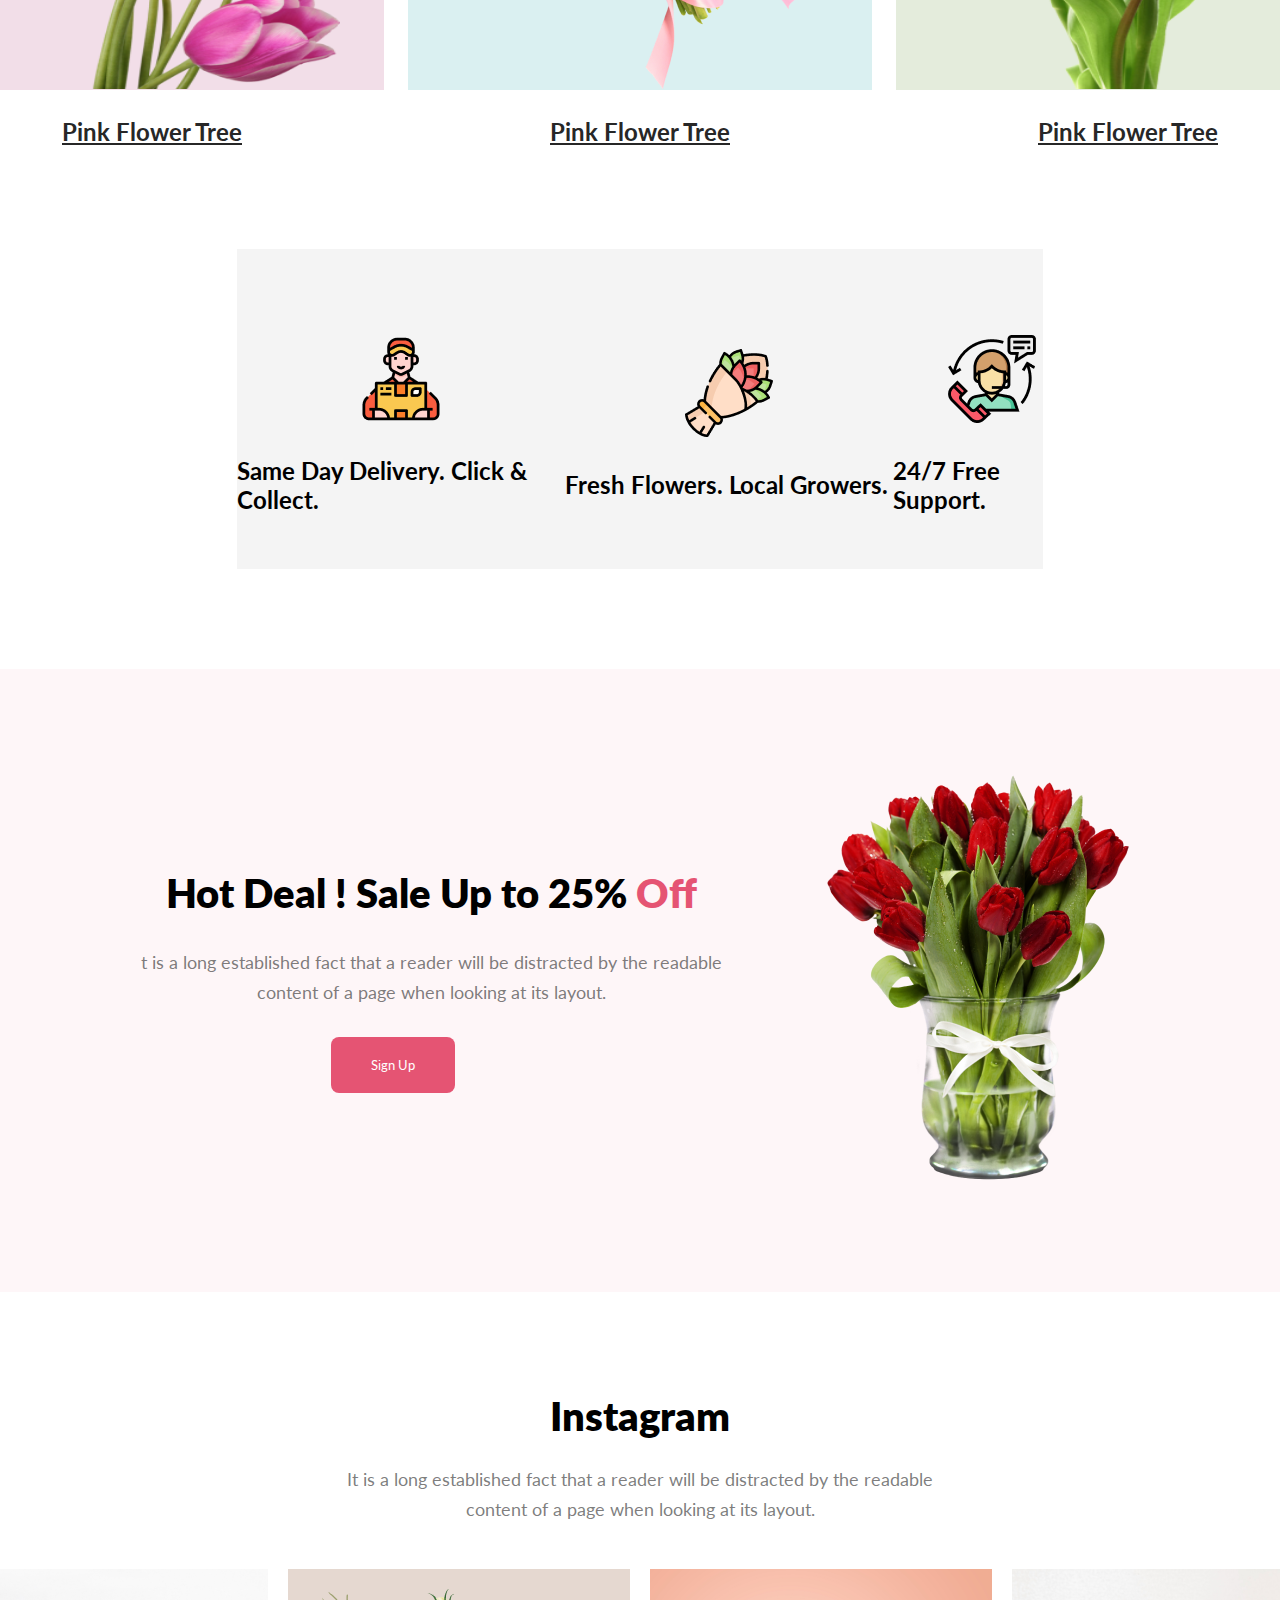
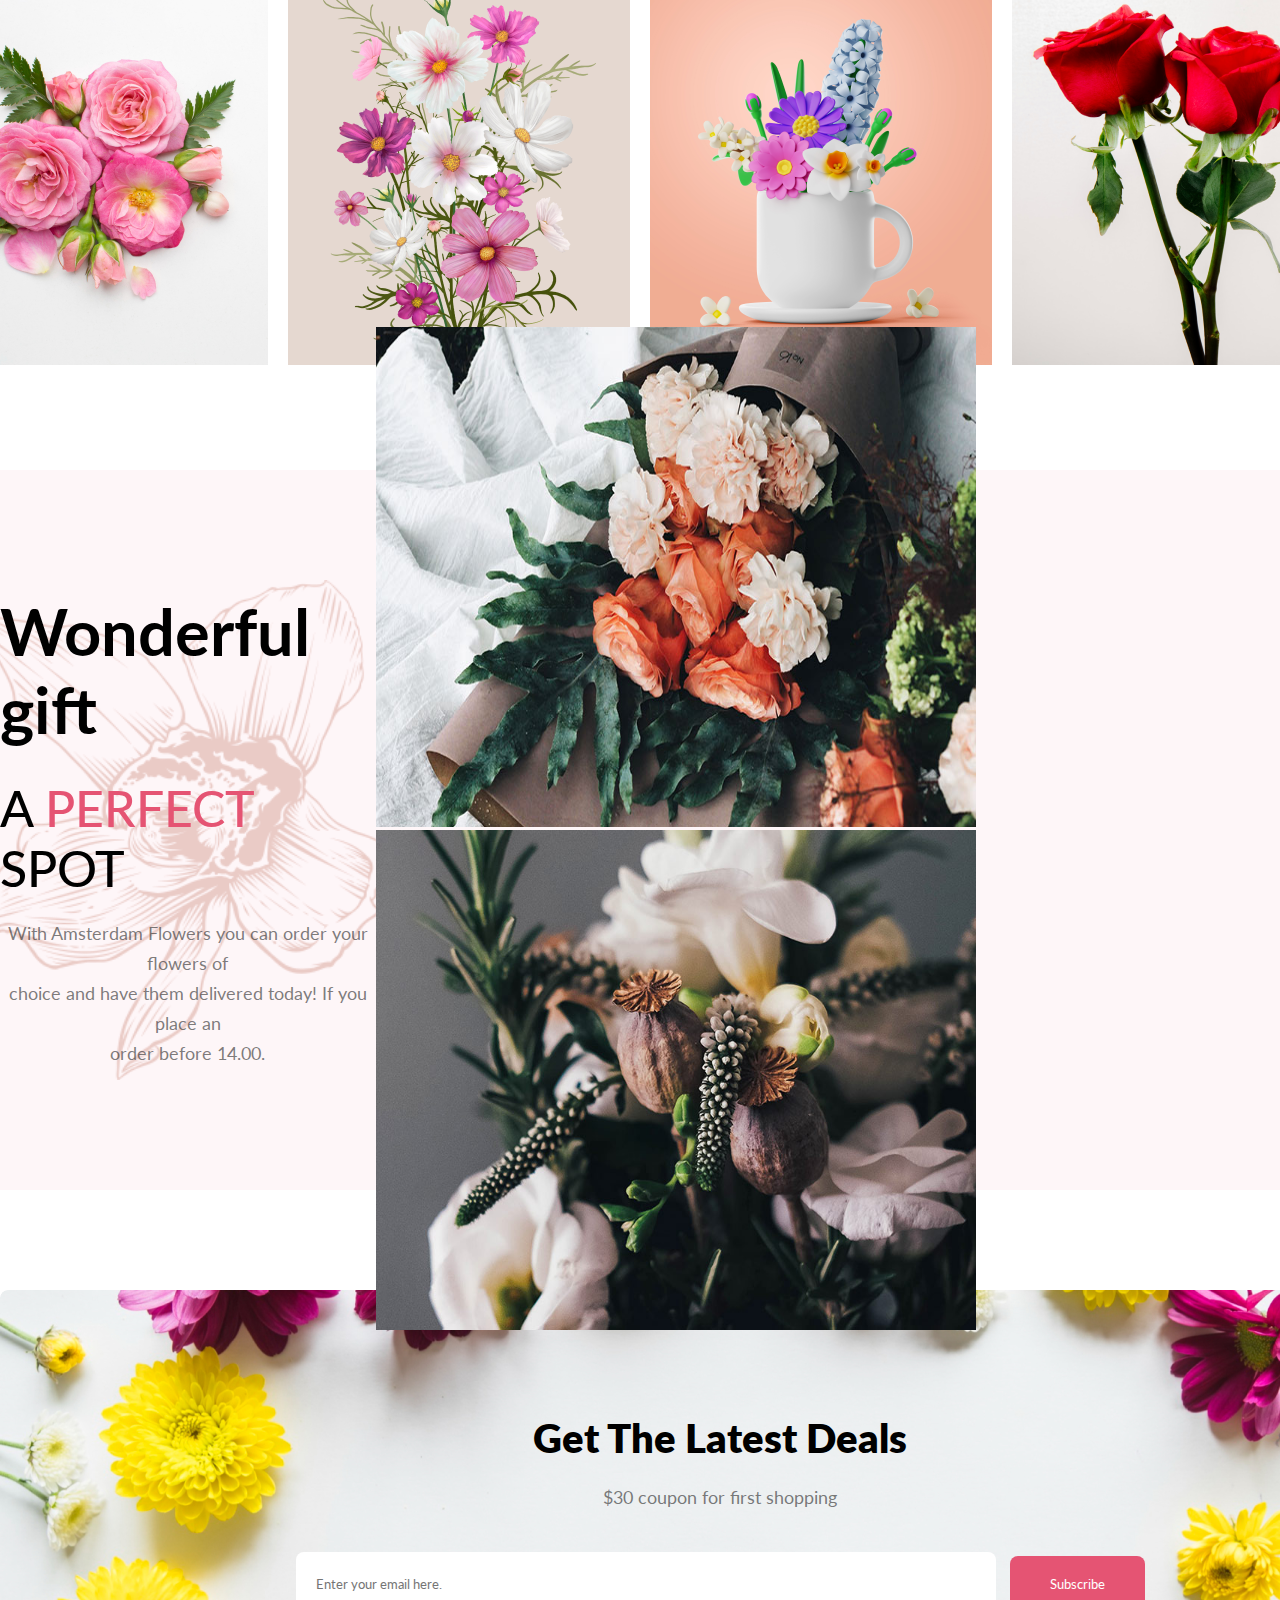
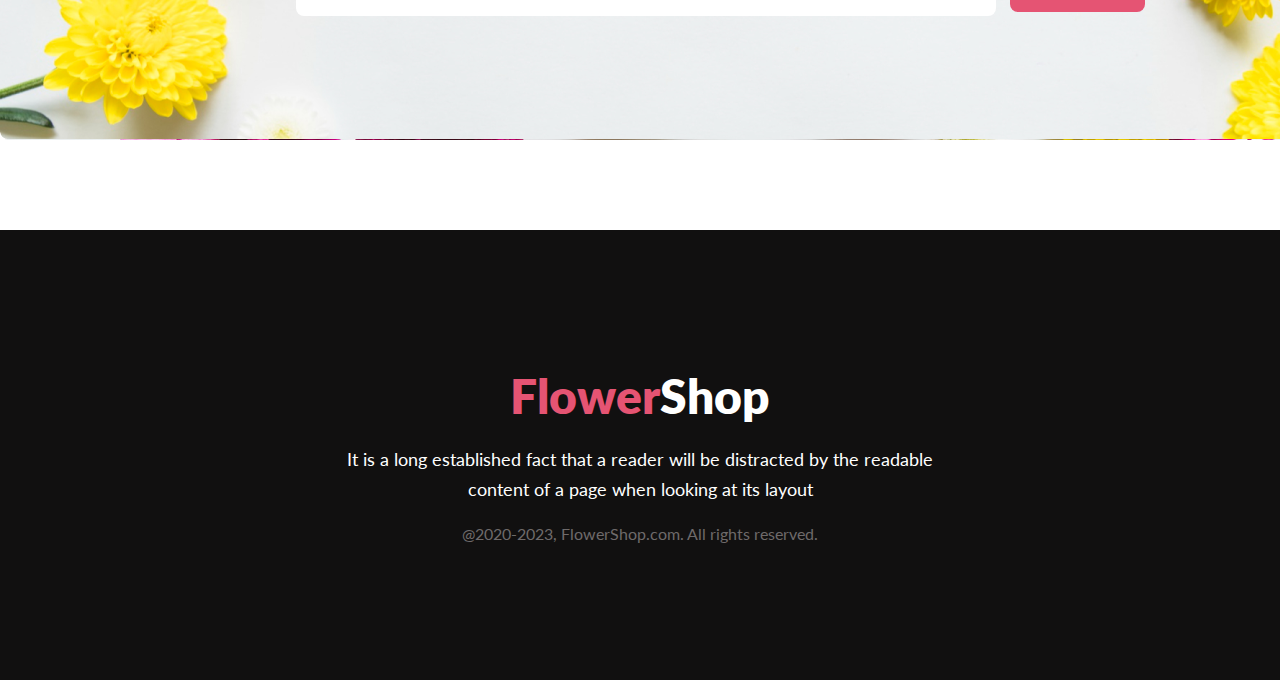
==== commit 022268c6: "bonus part added" ====
--- a/index.html
+++ b/index.html
@@ -6,8 +6,10 @@
     <title>Flower Shop Website</title>
     <link rel="preconnect" href="https://fonts.googleapis.com">
     <link rel="preconnect" href="https://fonts.gstatic.com" crossorigin>
-    <link href="https://fonts.googleapis.com/css2?family=Lato&display=swap" rel="stylesheet">
-    <link rel="stylesheet" href="style.css">
+    <link rel="preconnect" href="https://fonts.googleapis.com">
+<link rel="preconnect" href="https://fonts.gstatic.com" crossorigin>
+<link href="https://fonts.googleapis.com/css2?family=Lato&display=swap" rel="stylesheet">
+<link rel="stylesheet" href="style.css">
 </head>
 <body>
     <header>
@@ -103,7 +105,25 @@
                 <img src="Rectangle 6.png" alt="Layout image">
             </div>
         </section>
-    <!-- last section -->
+        <!-- Bonus section -->
+            <section class="bonus">
+                <div class="bonus-part1">
+                   <div>
+                    <h1 class="bonus-heading">
+                        Wonderful gift
+                    </h1>
+                    <h3>A <span>PERFECT</span> SPOT</h3>
+                    <p>With Amsterdam Flowers you can order your flowers of <br>
+                       choice and have them delivered today! If you place an <br>
+                       order before 14.00.</p>
+                   </div>
+                </div>
+                <div class="bonus-part2">
+                    <img src="unic.jpg" alt="Bonus image">
+                    <img src="unic-2.jpg" alt="bonus image">
+                </div>
+            </section>
+        <!-- last section -->
      <section class="latest">
         <div class="latest-flex">
             <h3>Get The Latest Deals</h3>
--- a/style.css
+++ b/style.css
@@ -40,7 +40,8 @@
   padding-bottom: 30px;
 }
 .banner-part2 img{
-  height: 800px;
+  height: 900px;
+  margin-bottom: -150px;
 }
 /* second part */
 .feature-text1{
@@ -158,6 +159,44 @@
   font-weight: 800;
   margin-bottom: 24px;
 }
+/* Bonus section */
+.bonus-heading{
+  font-family: 'Lato', sans-serif;
+  font-size: 65px;
+  font-weight: 700;
+  margin-bottom: 30px;
+}
+.bonus{
+  display: flex;
+  justify-content: space-around;
+  align-items: center;
+  width: 100%;
+  height: 80vh;
+  background-color: rgba(229, 84, 115, 0.05);
+  margin-bottom: 100px;
+}
+.bonus-part1{
+  background-image: url(unic-1.png);
+  background-position: center;
+  background-repeat: no-repeat;
+  background-size: cover;
+  width: 500px;
+  height: 500px;
+  display: flex;
+  justify-content: center;
+  align-items: center;
+}
+.bonus-part1 h3{
+  font-size: 50px;
+  font-weight: 500;
+  margin-bottom: 20px;
+}
+.bonus-part2 img{
+  width: 600px;
+  height: 500px;
+}
+
+
 /* last section */
 .latest{
   background-image: url(Rectangle\ 9.png);
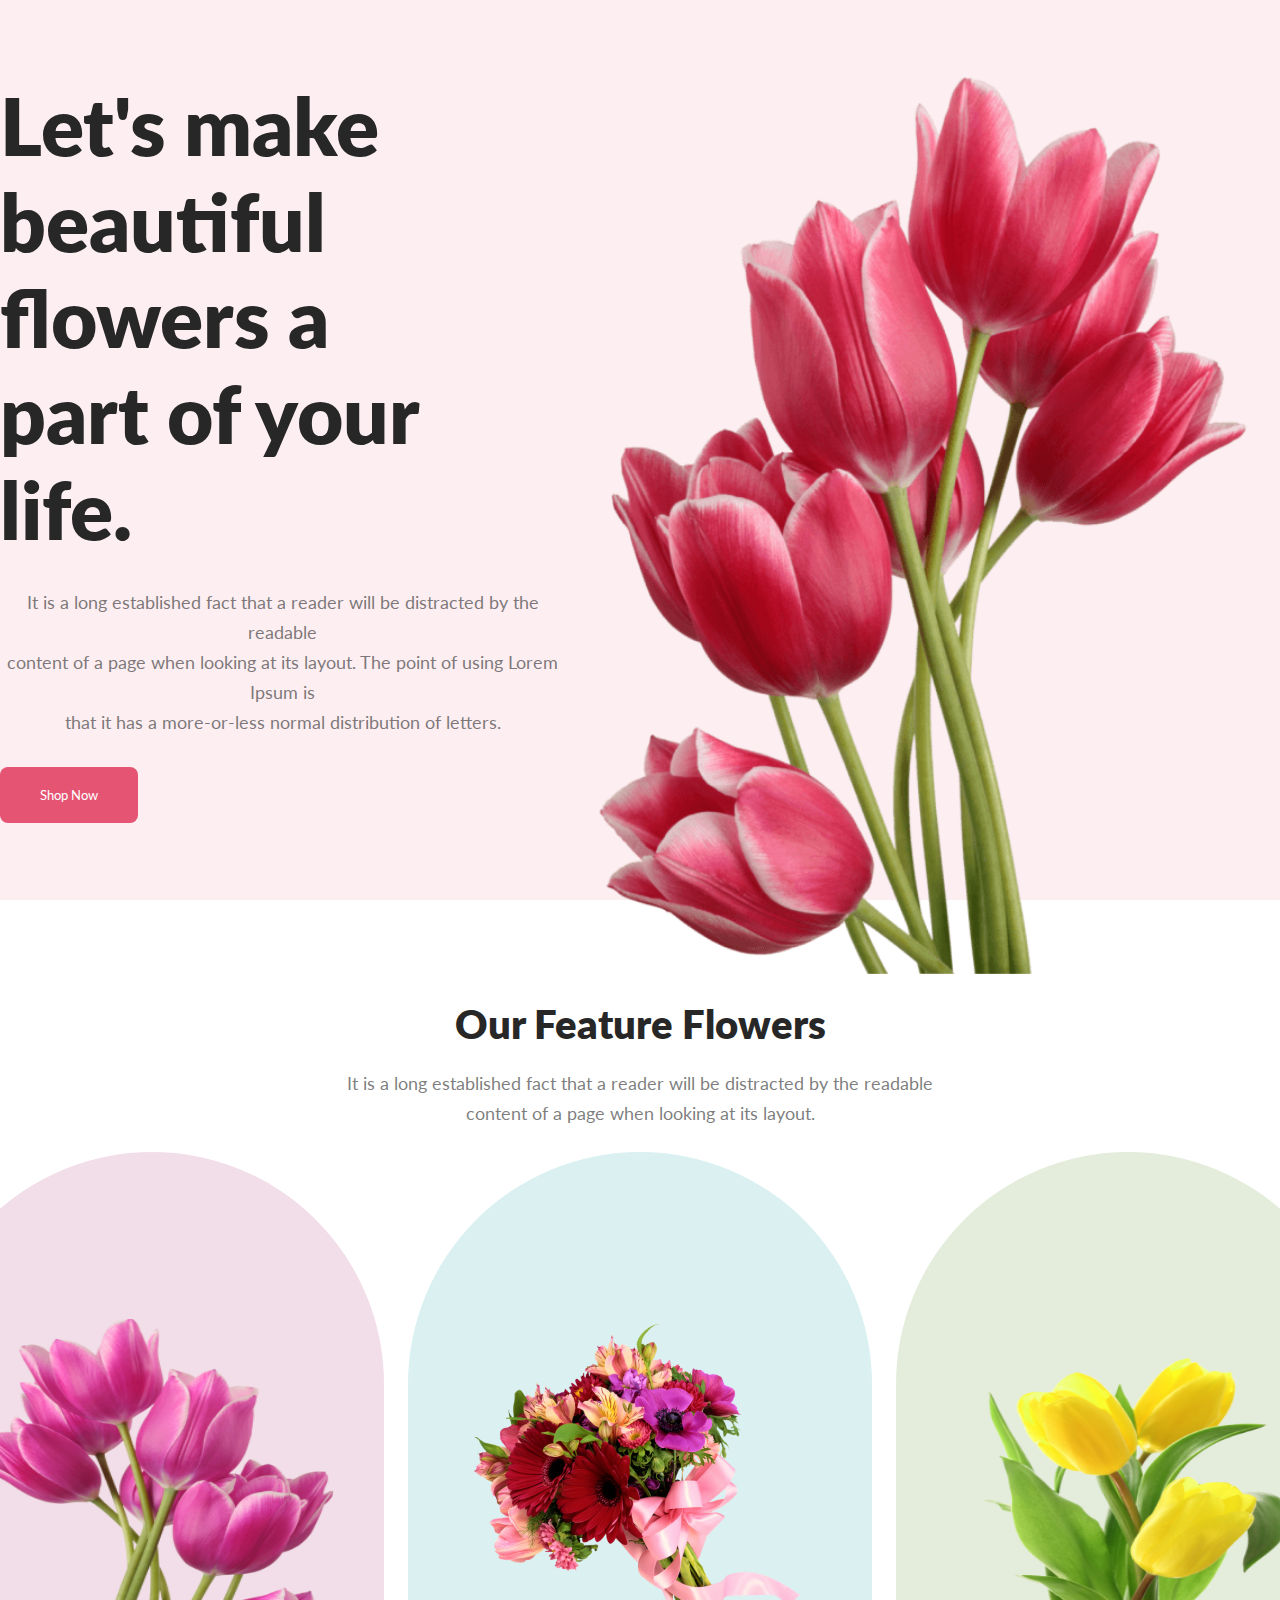
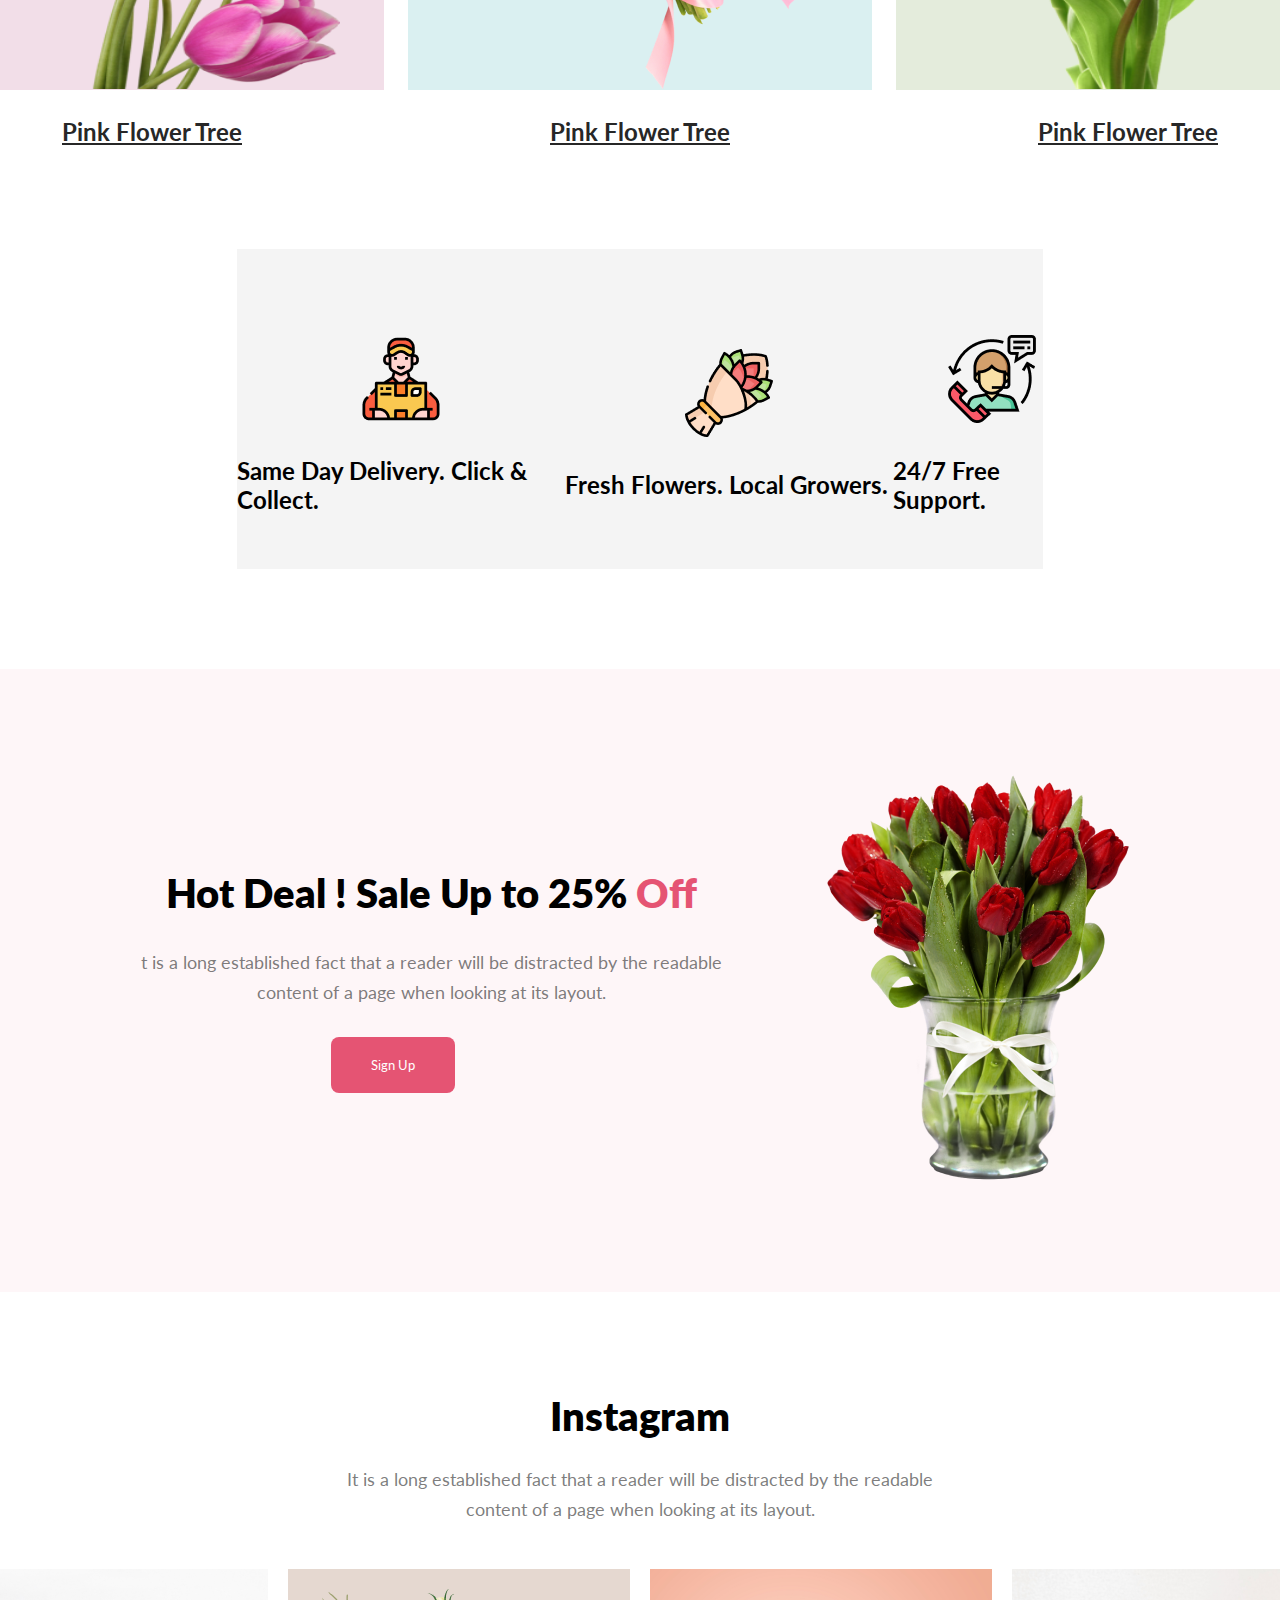
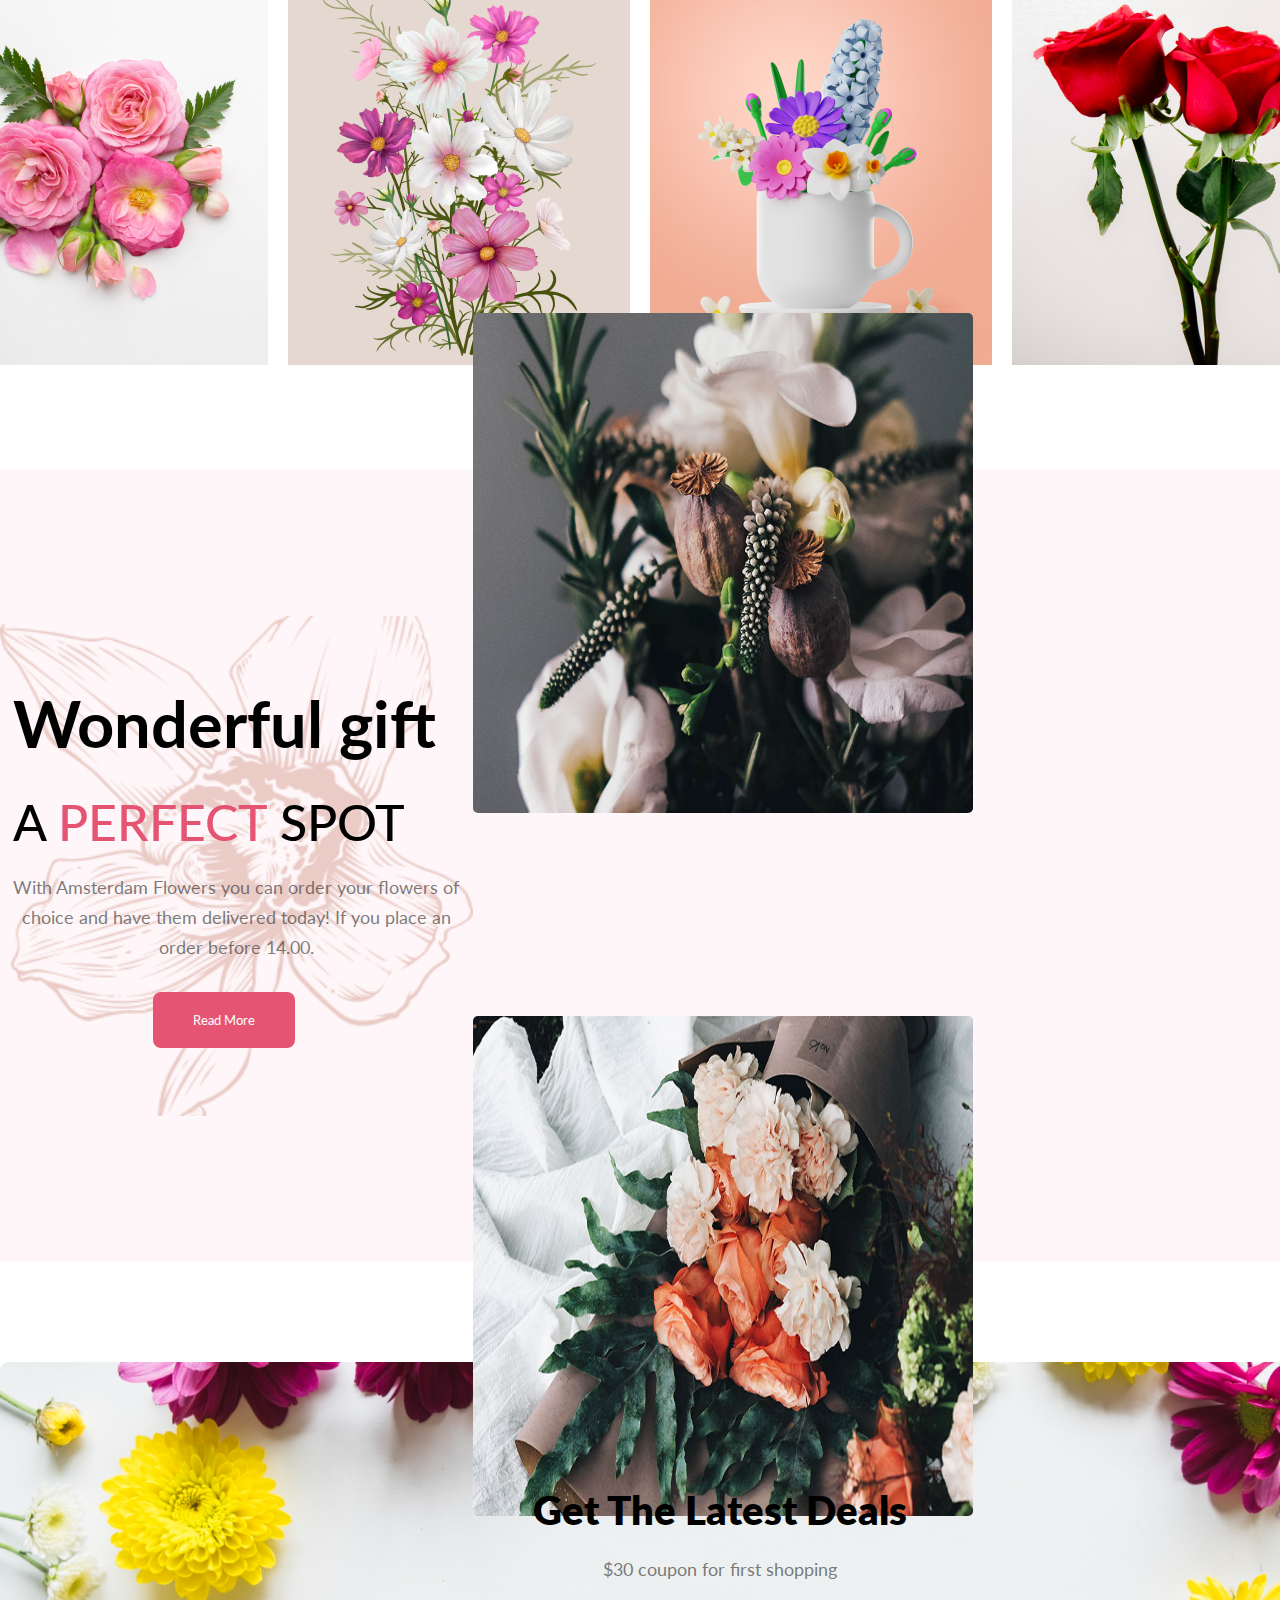
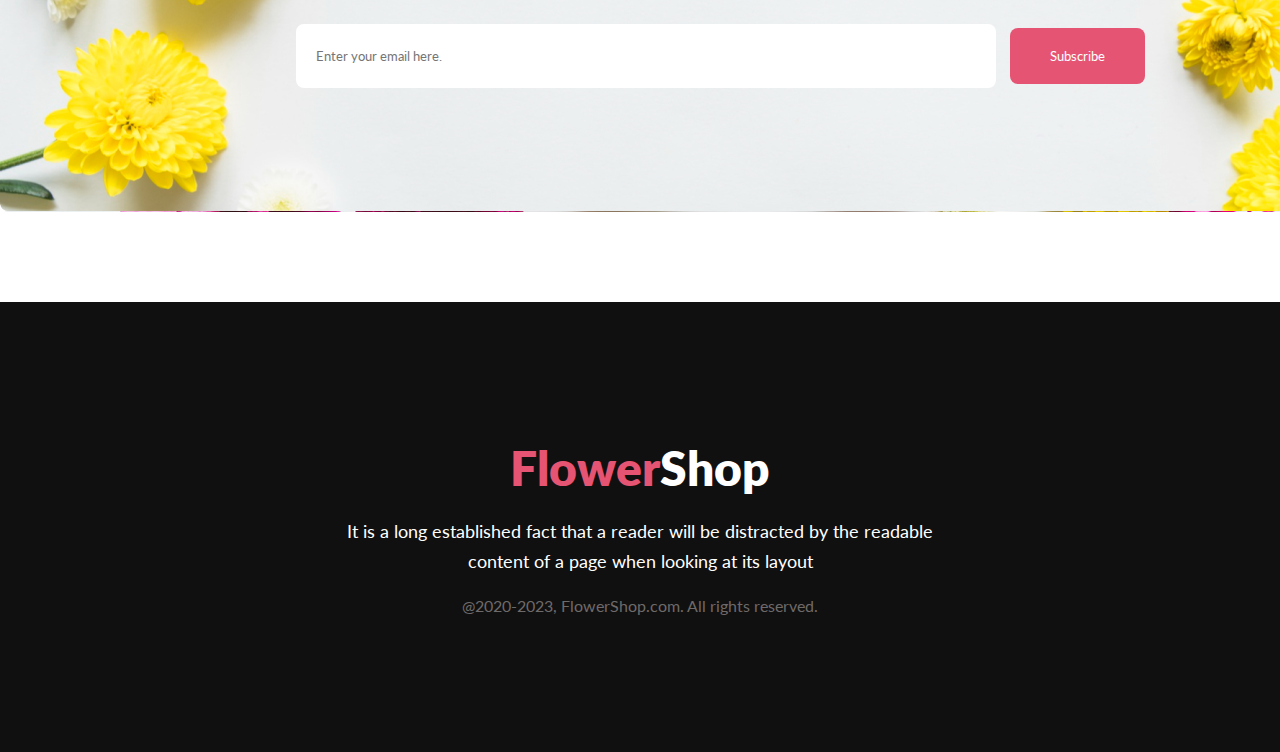
==== commit 555243e9: "bonus part added" ====
--- a/index.html
+++ b/index.html
@@ -116,11 +116,12 @@
                     <p>With Amsterdam Flowers you can order your flowers of <br>
                        choice and have them delivered today! If you place an <br>
                        order before 14.00.</p>
+                       <button class="btn">Read More</button>
                    </div>
                 </div>
                 <div class="bonus-part2">
-                    <img src="unic.jpg" alt="Bonus image">
-                    <img src="unic-2.jpg" alt="bonus image">
+                    <img src="unic-2.jpg" class="bonus-img-one" alt="Bonus image">
+                    <img src="unic.jpg" class="bonus-img-two" alt="bonus image">
                 </div>
             </section>
         <!-- last section -->
--- a/style.css
+++ b/style.css
@@ -72,6 +72,7 @@
   width: 464px;
   background-color: rgba(167, 33, 98, 0.15);
   margin: 24px 0;
+  border-radius: 300px 300px 0 0;
 }
 #feature-img-one img{
   height: 370px;
@@ -82,6 +83,7 @@
   width: 464px;
   background-color: rgba(5, 151, 160, 0.15);
   margin: 24px;
+  border-radius: 300px 300px 0 0;
 }
 #feature-img-two img{
   height: 370px;
@@ -92,6 +94,7 @@
   width: 464px;
   background-color: rgba(71, 125, 17, 0.15);
   margin: 24px 0;
+  border-radius: 300px 300px 0 0;
 }
 #feature-img-three img{
   height: 370px;
@@ -171,7 +174,7 @@
   justify-content: space-around;
   align-items: center;
   width: 100%;
-  height: 80vh;
+  height: 88vh;
   background-color: rgba(229, 84, 115, 0.05);
   margin-bottom: 100px;
 }
@@ -192,11 +195,24 @@
   margin-bottom: 20px;
 }
 .bonus-part2 img{
-  width: 600px;
+  width: 500px;
   height: 500px;
-}
-
-
+  border-radius: 5px;
+}
+.bonus-part1 button{
+  margin: 30px 0 0 140px;
+}
+.bonus-img-one{
+  margin-bottom: 200px;
+  margin-right: -150px;
+  position: relative;
+}
+.bonus-img-two{
+  margin-bottom: -100px;
+}
+#bonus-part-no{
+  margin-top: 450px;
+}
 /* last section */
 .latest{
   background-image: url(Rectangle\ 9.png);
